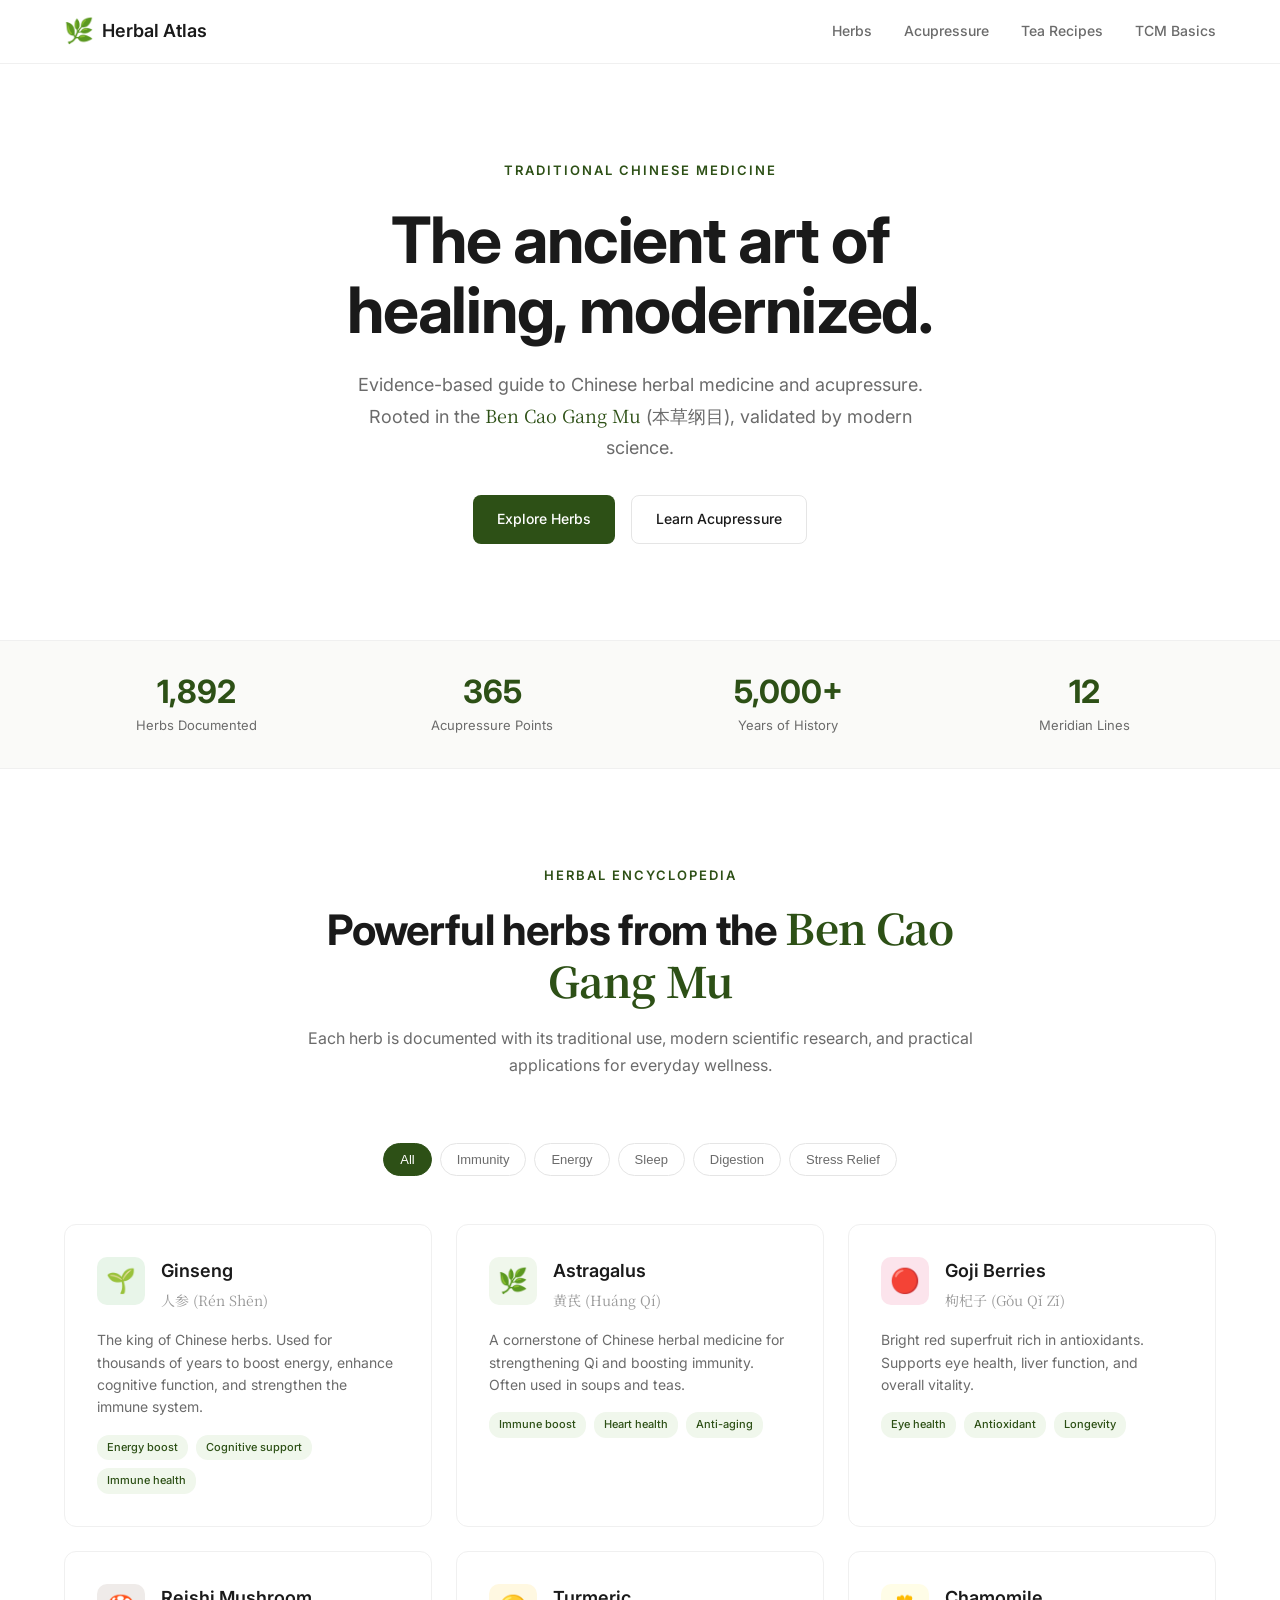
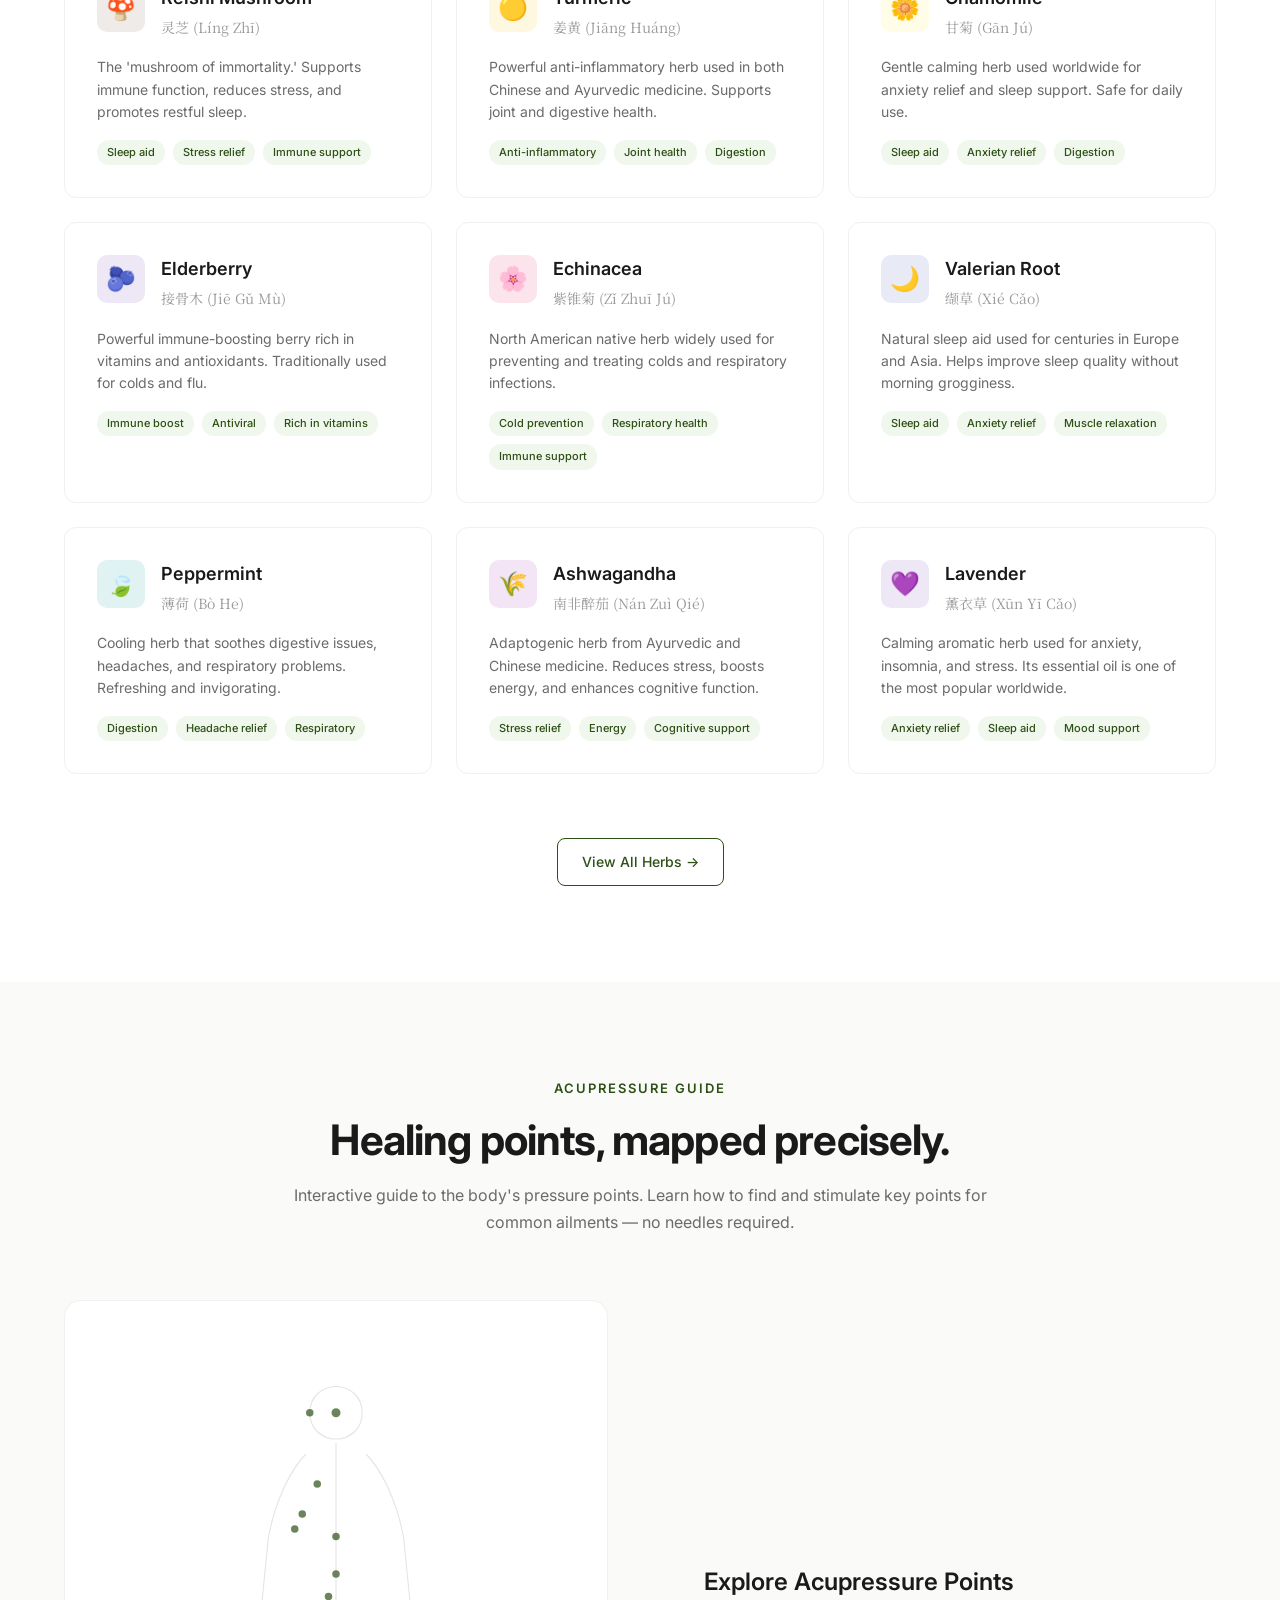
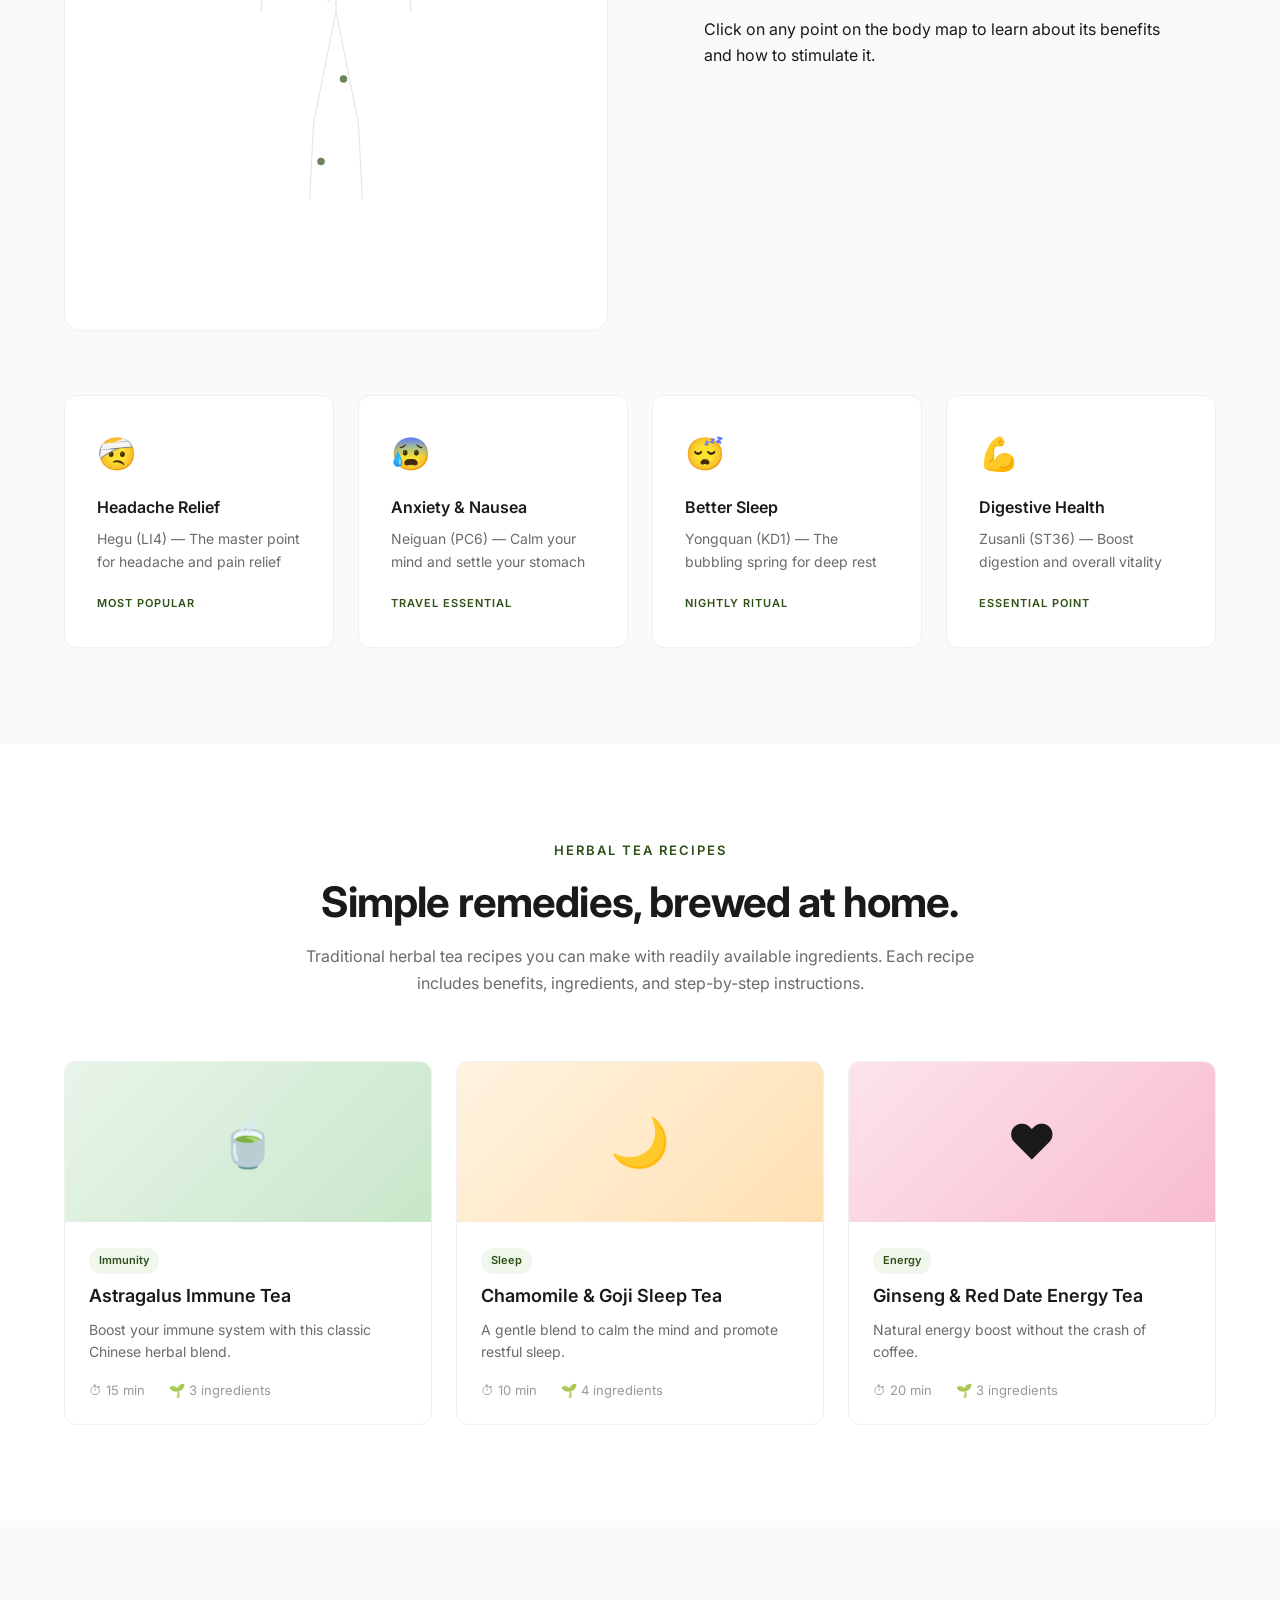
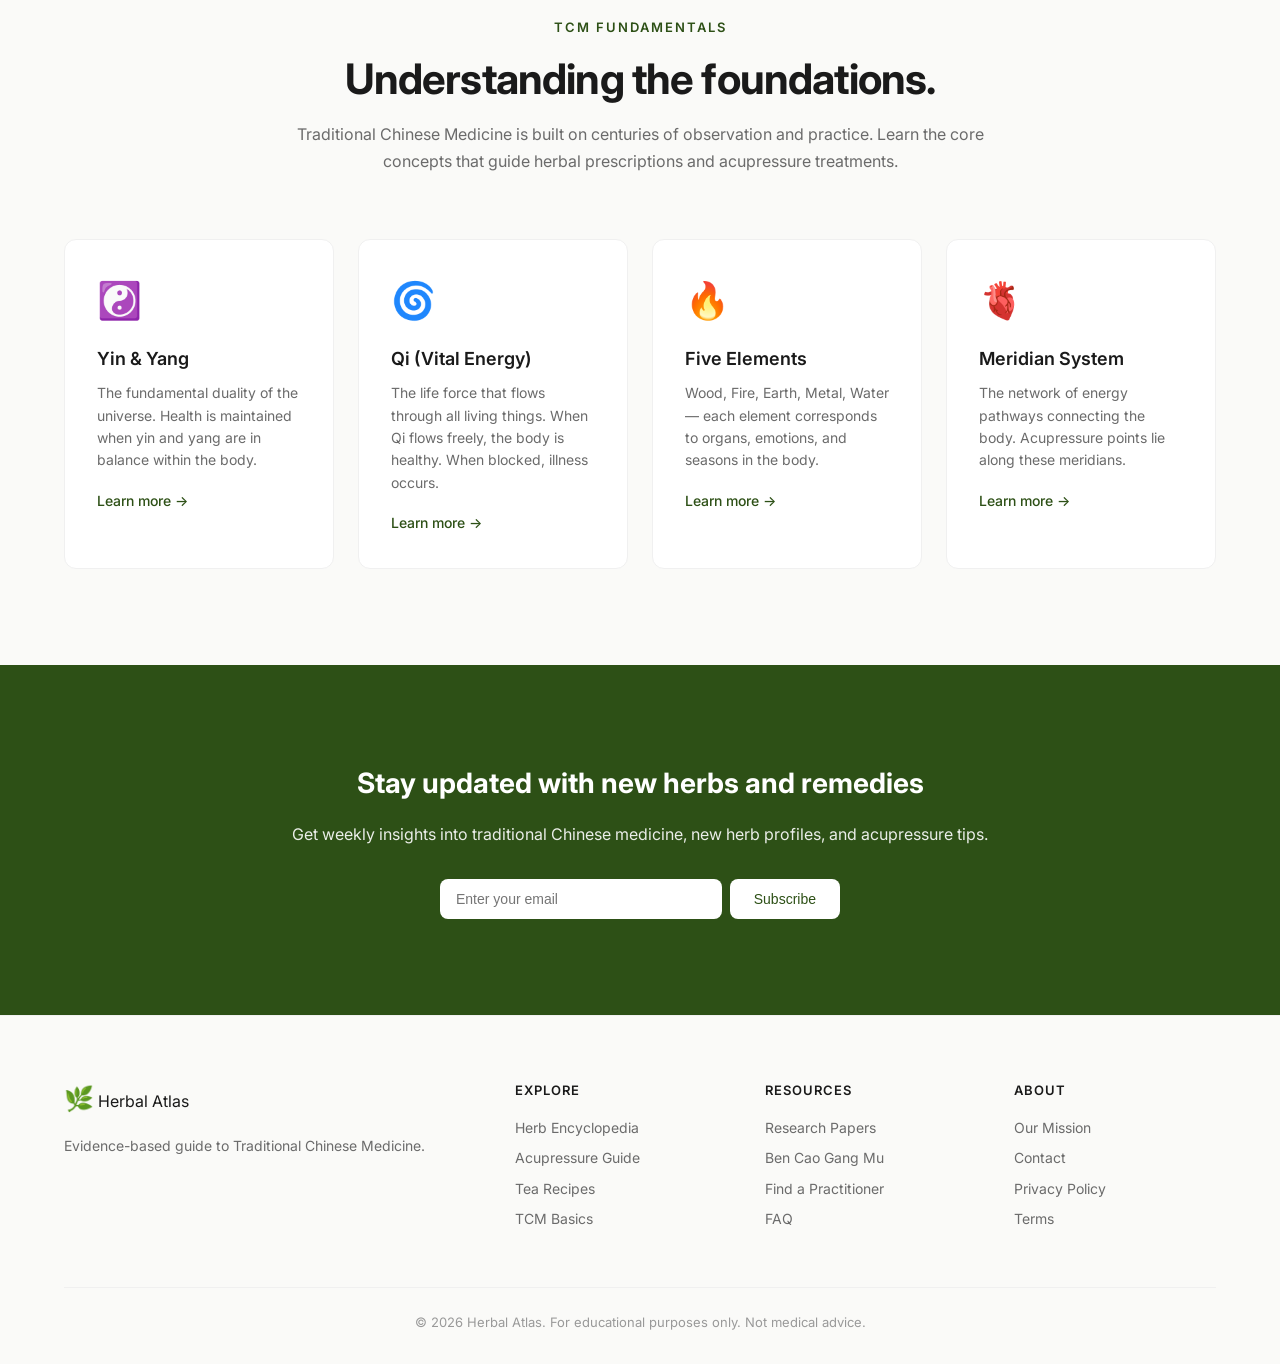
==== index.html @ b5d57776 "Initial commit: Herbal Atlas website" ====
<!DOCTYPE html>
<html lang="en">
<head>
    <meta charset="UTF-8">
    <meta name="viewport" content="width=device-width, initial-scale=1.0">
    <title>Herbal Atlas — Traditional Chinese Medicine Guide</title>
    <meta name="description" content="Evidence-based guide to Chinese herbal medicine and acupressure points. Learn about authentic herbs, their benefits, and natural healing practices from the Compendium of Materia Medica.">
    <meta name="keywords" content="Chinese herbs, traditional Chinese medicine, acupressure, herbal remedies, 本草纲目, TCM, natural healing">
    <link rel="stylesheet" href="src/css/style.css">
    <link rel="preconnect" href="https://fonts.googleapis.com">
    <link rel="preconnect" href="https://fonts.gstatic.com" crossorigin>
    <link href="https://fonts.googleapis.com/css2?family=Inter:wght@300;400;500;600;700&family=Noto+Serif+SC:wght@400;600&display=swap" rel="stylesheet">
</head>
<body>
    <!-- Navigation -->
    <nav class="nav">
        <div class="nav-inner">
            <a href="/" class="nav-logo">
                <span class="logo-icon">🌿</span>
                <span class="logo-text">Herbal Atlas</span>
            </a>
            <div class="nav-links">
                <a href="#herbs">Herbs</a>
                <a href="#acupressure">Acupressure</a>
                <a href="#teas">Tea Recipes</a>
                <a href="#basics">TCM Basics</a>
            </div>
            <button class="nav-toggle" aria-label="Toggle menu">
                <span></span><span></span><span></span>
            </button>
        </div>
    </nav>

    <!-- Hero Section -->
    <header class="hero">
        <div class="container">
            <p class="hero-label">Traditional Chinese Medicine</p>
            <h1 class="hero-title">The ancient art of<br>healing, modernized.</h1>
            <p class="hero-subtitle">
                Evidence-based guide to Chinese herbal medicine and acupressure.
                Rooted in the <em>Ben Cao Gang Mu</em> (本草纲目), validated by modern science.
            </p>
            <div class="hero-actions">
                <a href="#herbs" class="btn btn-primary">Explore Herbs</a>
                <a href="#acupressure" class="btn btn-secondary">Learn Acupressure</a>
            </div>
        </div>
    </header>

    <!-- Stats Bar -->
    <section class="stats-bar">
        <div class="container">
            <div class="stats-grid">
                <div class="stat">
                    <span class="stat-number">1,892</span>
                    <span class="stat-label">Herbs Documented</span>
                </div>
                <div class="stat">
                    <span class="stat-number">365</span>
                    <span class="stat-label">Acupressure Points</span>
                </div>
                <div class="stat">
                    <span class="stat-number">5,000+</span>
                    <span class="stat-label">Years of History</span>
                </div>
                <div class="stat">
                    <span class="stat-number">12</span>
                    <span class="stat-label">Meridian Lines</span>
                </div>
            </div>
        </div>
    </section>

    <!-- Featured Herbs Section -->
    <section id="herbs" class="section">
        <div class="container">
            <div class="section-header">
                <p class="section-label">Herbal Encyclopedia</p>
                <h2 class="section-title">Powerful herbs from the <em>Ben Cao Gang Mu</em></h2>
                <p class="section-desc">
                    Each herb is documented with its traditional use, modern scientific research,
                    and practical applications for everyday wellness.
                </p>
            </div>

            <!-- Herb Filter -->
            <div class="filter-bar">
                <button class="filter-btn active" data-filter="all">All</button>
                <button class="filter-btn" data-filter="immunity">Immunity</button>
                <button class="filter-btn" data-filter="energy">Energy</button>
                <button class="filter-btn" data-filter="sleep">Sleep</button>
                <button class="filter-btn" data-filter="digestion">Digestion</button>
                <button class="filter-btn" data-filter="stress">Stress Relief</button>
            </div>

            <!-- Herbs Grid -->
            <div class="herbs-grid" id="herbs-grid">
                <!-- Herbs will be loaded dynamically -->
            </div>

            <div class="section-footer">
                <a href="#" class="btn btn-outline">View All Herbs →</a>
            </div>
        </div>
    </section>

    <!-- Acupressure Section -->
    <section id="acupressure" class="section section-alt">
        <div class="container">
            <div class="section-header">
                <p class="section-label">Acupressure Guide</p>
                <h2 class="section-title">Healing points, mapped precisely.</h2>
                <p class="section-desc">
                    Interactive guide to the body's pressure points. Learn how to find and stimulate
                    key points for common ailments — no needles required.
                </p>
            </div>

            <!-- Body Map -->
            <div class="body-map-container">
                <div class="body-map">
                    <svg viewBox="0 0 400 700" class="body-svg">
                        <!-- Human body outline -->
                        <path class="body-outline" d="M200,50 C220,50 235,65 235,85 C235,105 220,120 200,120 C180,120 165,105 165,85 C165,65 180,50 200,50 Z M200,125 L200,130 M160,140 C140,160 120,200 110,250 L100,350 M240,140 C260,160 280,200 290,250 L300,350 M200,130 L200,350 M200,350 L170,500 M200,350 L230,500 M170,500 L165,600 M230,500 L235,600" fill="none" stroke="currentColor" stroke-width="2"/>
                        <!-- Acupressure points -->
                        <circle class="point" cx="200" cy="85" r="6" data-point="yintang" data-name="Yintang (印堂)" data-benefit="Calm mind, relieve headache"/>
                        <circle class="point" cx="165" cy="85" r="5" data-point="taiyang" data-name="Taiyang (太阳)" data-benefit="Relieve headache, eye strain"/>
                        <circle class="point" cx="175" cy="180" r="5" data-point="lung1" data-name="Zhongfu (中府)" data-benefit="Improve breathing, boost immunity"/>
                        <circle class="point" cx="155" cy="220" r="5" data-point="pc6" data-name="Neiguan (内关)" data-benefit="Relieve nausea, calm anxiety"/>
                        <circle class="point" cx="145" cy="240" r="5" data-point="li4" data-name="Hegu (合谷)" data-benefit="Relieve headache, pain relief"/>
                        <circle class="point" cx="200" cy="250" r="5" data-point="ren17" data-name="Shanzhong (膻中)" data-benefit="Improve breathing, emotional balance"/>
                        <circle class="point" cx="200" cy="300" r="5" data-point="ren6" data-name="Qihai (气海)" data-benefit="Boost energy, strengthen core"/>
                        <circle class="point" cx="190" cy="330" r="5" data-point="st36" data-name="Zusanli (足三里)" data-benefit="Digestive health, energy boost"/>
                        <circle class="point" cx="180" cy="550" r="5" data-point="kd1" data-name="Yongquan (涌泉)" data-benefit="Better sleep, relieve fatigue"/>
                        <circle class="point" cx="210" cy="440" r="5" data-point="sp6" data-name="Sanyinjiao (三阴交)" data-benefit="Women's health, sleep aid"/>
                    </svg>
                </div>
                <div class="point-info" id="point-info">
                    <div class="point-info-default">
                        <h3>Explore Acupressure Points</h3>
                        <p>Click on any point on the body map to learn about its benefits and how to stimulate it.</p>
                    </div>
                    <div class="point-info-detail" style="display:none;">
                        <h3 id="point-name"></h3>
                        <p class="point-benefit" id="point-benefit"></p>
                        <div class="point-instructions" id="point-instructions"></div>
                    </div>
                </div>
            </div>

            <!-- Popular Points -->
            <div class="points-grid">
                <div class="point-card" data-point="li4">
                    <div class="point-card-icon">🤕</div>
                    <h4>Headache Relief</h4>
                    <p>Hegu (LI4) — The master point for headache and pain relief</p>
                    <span class="point-card-tag">Most Popular</span>
                </div>
                <div class="point-card" data-point="pc6">
                    <div class="point-card-icon">😰</div>
                    <h4>Anxiety & Nausea</h4>
                    <p>Neiguan (PC6) — Calm your mind and settle your stomach</p>
                    <span class="point-card-tag">Travel Essential</span>
                </div>
                <div class="point-card" data-point="kd1">
                    <div class="point-card-icon">😴</div>
                    <h4>Better Sleep</h4>
                    <p>Yongquan (KD1) — The bubbling spring for deep rest</p>
                    <span class="point-card-tag">Nightly Ritual</span>
                </div>
                <div class="point-card" data-point="st36">
                    <div class="point-card-icon">💪</div>
                    <h4>Digestive Health</h4>
                    <p>Zusanli (ST36) — Boost digestion and overall vitality</p>
                    <span class="point-card-tag">Essential Point</span>
                </div>
            </div>
        </div>
    </section>

    <!-- Tea Recipes Section -->
    <section id="teas" class="section">
        <div class="container">
            <div class="section-header">
                <p class="section-label">Herbal Tea Recipes</p>
                <h2 class="section-title">Simple remedies, brewed at home.</h2>
                <p class="section-desc">
                    Traditional herbal tea recipes you can make with readily available ingredients.
                    Each recipe includes benefits, ingredients, and step-by-step instructions.
                </p>
            </div>

            <div class="teas-grid">
                <article class="tea-card">
                    <div class="tea-card-img" style="background: linear-gradient(135deg, #e8f5e9, #c8e6c9);">
                        <span class="tea-emoji">🍵</span>
                    </div>
                    <div class="tea-card-body">
                        <span class="tea-tag">Immunity</span>
                        <h4>Astragalus Immune Tea</h4>
                        <p>Boost your immune system with this classic Chinese herbal blend.</p>
                        <div class="tea-meta">
                            <span>⏱ 15 min</span>
                            <span>🌱 3 ingredients</span>
                        </div>
                    </div>
                </article>

                <article class="tea-card">
                    <div class="tea-card-img" style="background: linear-gradient(135deg, #fff3e0, #ffe0b2);">
                        <span class="tea-emoji">🌙</span>
                    </div>
                    <div class="tea-card-body">
                        <span class="tea-tag">Sleep</span>
                        <h4>Chamomile & Goji Sleep Tea</h4>
                        <p>A gentle blend to calm the mind and promote restful sleep.</p>
                        <div class="tea-meta">
                            <span>⏱ 10 min</span>
                            <span>🌱 4 ingredients</span>
                        </div>
                    </div>
                </article>

                <article class="tea-card">
                    <div class="tea-card-img" style="background: linear-gradient(135deg, #fce4ec, #f8bbd0);">
                        <span class="tea-emoji">❤️</span>
                    </div>
                    <div class="tea-card-body">
                        <span class="tea-tag">Energy</span>
                        <h4>Ginseng & Red Date Energy Tea</h4>
                        <p>Natural energy boost without the crash of coffee.</p>
                        <div class="tea-meta">
                            <span>⏱ 20 min</span>
                            <span>🌱 3 ingredients</span>
                        </div>
                    </div>
                </article>
            </div>
        </div>
    </section>

    <!-- TCM Basics Section -->
    <section id="basics" class="section section-alt">
        <div class="container">
            <div class="section-header">
                <p class="section-label">TCM Fundamentals</p>
                <h2 class="section-title">Understanding the foundations.</h2>
                <p class="section-desc">
                    Traditional Chinese Medicine is built on centuries of observation and practice.
                    Learn the core concepts that guide herbal prescriptions and acupressure treatments.
                </p>
            </div>

            <div class="basics-grid">
                <div class="basic-card">
                    <div class="basic-icon">☯️</div>
                    <h4>Yin & Yang</h4>
                    <p>The fundamental duality of the universe. Health is maintained when yin and yang are in balance within the body.</p>
                    <a href="#" class="basic-link">Learn more →</a>
                </div>
                <div class="basic-card">
                    <div class="basic-icon">🌀</div>
                    <h4>Qi (Vital Energy)</h4>
                    <p>The life force that flows through all living things. When Qi flows freely, the body is healthy. When blocked, illness occurs.</p>
                    <a href="#" class="basic-link">Learn more →</a>
                </div>
                <div class="basic-card">
                    <div class="basic-icon">🔥</div>
                    <h4>Five Elements</h4>
                    <p>Wood, Fire, Earth, Metal, Water — each element corresponds to organs, emotions, and seasons in the body.</p>
                    <a href="#" class="basic-link">Learn more →</a>
                </div>
                <div class="basic-card">
                    <div class="basic-icon">🫀</div>
                    <h4>Meridian System</h4>
                    <p>The network of energy pathways connecting the body. Acupressure points lie along these meridians.</p>
                    <a href="#" class="basic-link">Learn more →</a>
                </div>
            </div>
        </div>
    </section>

    <!-- Newsletter Section -->
    <section class="newsletter-section">
        <div class="container">
            <div class="newsletter-content">
                <h2>Stay updated with new herbs and remedies</h2>
                <p>Get weekly insights into traditional Chinese medicine, new herb profiles, and acupressure tips.</p>
                <form class="newsletter-form">
                    <input type="email" placeholder="Enter your email" required>
                    <button type="submit" class="btn btn-primary">Subscribe</button>
                </form>
            </div>
        </div>
    </section>

    <!-- Footer -->
    <footer class="footer">
        <div class="container">
            <div class="footer-grid">
                <div class="footer-brand">
                    <span class="logo-icon">🌿</span>
                    <span class="logo-text">Herbal Atlas</span>
                    <p>Evidence-based guide to Traditional Chinese Medicine.</p>
                </div>
                <div class="footer-links">
                    <h5>Explore</h5>
                    <a href="#herbs">Herb Encyclopedia</a>
                    <a href="#acupressure">Acupressure Guide</a>
                    <a href="#teas">Tea Recipes</a>
                    <a href="#basics">TCM Basics</a>
                </div>
                <div class="footer-links">
                    <h5>Resources</h5>
                    <a href="#">Research Papers</a>
                    <a href="#">Ben Cao Gang Mu</a>
                    <a href="#">Find a Practitioner</a>
                    <a href="#">FAQ</a>
                </div>
                <div class="footer-links">
                    <h5>About</h5>
                    <a href="#">Our Mission</a>
                    <a href="#">Contact</a>
                    <a href="#">Privacy Policy</a>
                    <a href="#">Terms</a>
                </div>
            </div>
            <div class="footer-bottom">
                <p>© 2026 Herbal Atlas. For educational purposes only. Not medical advice.</p>
            </div>
        </div>
    </footer>

    <script src="src/js/main.js"></script>
</body>
</html>
---- src/css/style.css ----
/* ============================================
   Herbal Atlas — Style System
   Inspired by anthropic.com/research
   ============================================ */

/* Reset & Base */
*, *::before, *::after {
    margin: 0;
    padding: 0;
    box-sizing: border-box;
}

:root {
    /* Colors */
    --color-primary: #2d5016;
    --color-primary-light: #4a7c28;
    --color-primary-bg: #f0f7ec;
    --color-accent: #c41e3a;
    --color-text: #1a1a1a;
    --color-text-secondary: #6b6b6b;
    --color-text-tertiary: #999;
    --color-bg: #ffffff;
    --color-bg-alt: #fafaf8;
    --color-border: #e5e5e5;
    --color-border-light: #f0f0f0;

    /* Typography */
    --font-sans: 'Inter', -apple-system, BlinkMacSystemFont, 'Segoe UI', sans-serif;
    --font-serif: 'Noto Serif SC', Georgia, serif;

    /* Spacing */
    --space-xs: 4px;
    --space-sm: 8px;
    --space-md: 16px;
    --space-lg: 24px;
    --space-xl: 32px;
    --space-2xl: 48px;
    --space-3xl: 64px;
    --space-4xl: 96px;

    /* Layout */
    --max-width: 1200px;
    --nav-height: 64px;

    /* Transitions */
    --transition: 0.2s ease;
}

html {
    scroll-behavior: smooth;
    -webkit-font-smoothing: antialiased;
    -moz-osx-font-smoothing: grayscale;
}

body {
    font-family: var(--font-sans);
    color: var(--color-text);
    background: var(--color-bg);
    line-height: 1.6;
}

.container {
    max-width: var(--max-width);
    margin: 0 auto;
    padding: 0 var(--space-lg);
}

/* ============================================
   Navigation
   ============================================ */
.nav {
    position: fixed;
    top: 0;
    left: 0;
    right: 0;
    height: var(--nav-height);
    background: rgba(255, 255, 255, 0.95);
    backdrop-filter: blur(10px);
    border-bottom: 1px solid var(--color-border-light);
    z-index: 1000;
}

.nav-inner {
    max-width: var(--max-width);
    margin: 0 auto;
    padding: 0 var(--space-lg);
    height: 100%;
    display: flex;
    align-items: center;
    justify-content: space-between;
}

.nav-logo {
    display: flex;
    align-items: center;
    gap: var(--space-sm);
    text-decoration: none;
    color: var(--color-text);
    font-weight: 600;
    font-size: 18px;
}

.logo-icon {
    font-size: 24px;
}

.nav-links {
    display: flex;
    gap: var(--space-xl);
}

.nav-links a {
    text-decoration: none;
    color: var(--color-text-secondary);
    font-size: 14px;
    font-weight: 500;
    transition: color var(--transition);
}

.nav-links a:hover {
    color: var(--color-text);
}

.nav-toggle {
    display: none;
    flex-direction: column;
    gap: 5px;
    background: none;
    border: none;
    cursor: pointer;
    padding: var(--space-sm);
}

.nav-toggle span {
    width: 20px;
    height: 2px;
    background: var(--color-text);
    transition: var(--transition);
}

/* ============================================
   Hero Section
   ============================================ */
.hero {
    padding-top: calc(var(--nav-height) + var(--space-4xl));
    padding-bottom: var(--space-4xl);
    text-align: center;
}

.hero-label {
    font-size: 13px;
    font-weight: 600;
    letter-spacing: 2px;
    text-transform: uppercase;
    color: var(--color-primary);
    margin-bottom: var(--space-lg);
}

.hero-title {
    font-size: clamp(36px, 6vw, 64px);
    font-weight: 700;
    line-height: 1.1;
    letter-spacing: -0.02em;
    margin-bottom: var(--space-lg);
    color: var(--color-text);
}

.hero-subtitle {
    font-size: 18px;
    color: var(--color-text-secondary);
    max-width: 600px;
    margin: 0 auto var(--space-xl);
    line-height: 1.7;
}

.hero-subtitle em {
    font-family: var(--font-serif);
    font-style: normal;
    color: var(--color-primary);
}

.hero-actions {
    display: flex;
    gap: var(--space-md);
    justify-content: center;
    flex-wrap: wrap;
}

/* Buttons */
.btn {
    display: inline-flex;
    align-items: center;
    padding: 12px 24px;
    border-radius: 8px;
    font-size: 14px;
    font-weight: 500;
    text-decoration: none;
    transition: all var(--transition);
    cursor: pointer;
    border: none;
}

.btn-primary {
    background: var(--color-primary);
    color: white;
}

.btn-primary:hover {
    background: var(--color-primary-light);
    transform: translateY(-1px);
}

.btn-secondary {
    background: var(--color-bg);
    color: var(--color-text);
    border: 1px solid var(--color-border);
}

.btn-secondary:hover {
    background: var(--color-bg-alt);
    border-color: var(--color-text-tertiary);
}

.btn-outline {
    background: transparent;
    color: var(--color-primary);
    border: 1px solid var(--color-primary);
}

.btn-outline:hover {
    background: var(--color-primary-bg);
}

/* ============================================
   Stats Bar
   ============================================ */
.stats-bar {
    background: var(--color-bg-alt);
    border-top: 1px solid var(--color-border-light);
    border-bottom: 1px solid var(--color-border-light);
    padding: var(--space-xl) 0;
}

.stats-grid {
    display: grid;
    grid-template-columns: repeat(4, 1fr);
    gap: var(--space-xl);
    text-align: center;
}

.stat-number {
    display: block;
    font-size: 32px;
    font-weight: 700;
    color: var(--color-primary);
    line-height: 1.2;
}

.stat-label {
    display: block;
    font-size: 13px;
    color: var(--color-text-secondary);
    margin-top: var(--space-xs);
}

/* ============================================
   Sections
   ============================================ */
.section {
    padding: var(--space-4xl) 0;
}

.section-alt {
    background: var(--color-bg-alt);
}

.section-header {
    text-align: center;
    max-width: 700px;
    margin: 0 auto var(--space-3xl);
}

.section-label {
    font-size: 13px;
    font-weight: 600;
    letter-spacing: 2px;
    text-transform: uppercase;
    color: var(--color-primary);
    margin-bottom: var(--space-md);
}

.section-title {
    font-size: clamp(28px, 4vw, 42px);
    font-weight: 700;
    line-height: 1.2;
    letter-spacing: -0.02em;
    margin-bottom: var(--space-md);
}

.section-title em {
    font-family: var(--font-serif);
    font-style: normal;
    color: var(--color-primary);
}

.section-desc {
    font-size: 16px;
    color: var(--color-text-secondary);
    line-height: 1.7;
}

.section-footer {
    text-align: center;
    margin-top: var(--space-3xl);
}

/* ============================================
   Filter Bar
   ============================================ */
.filter-bar {
    display: flex;
    gap: var(--space-sm);
    justify-content: center;
    flex-wrap: wrap;
    margin-bottom: var(--space-2xl);
}

.filter-btn {
    padding: 8px 16px;
    border-radius: 20px;
    border: 1px solid var(--color-border);
    background: var(--color-bg);
    color: var(--color-text-secondary);
    font-size: 13px;
    font-weight: 500;
    cursor: pointer;
    transition: all var(--transition);
}

.filter-btn:hover {
    border-color: var(--color-primary);
    color: var(--color-primary);
}

.filter-btn.active {
    background: var(--color-primary);
    color: white;
    border-color: var(--color-primary);
}

/* ============================================
   Herbs Grid
   ============================================ */
.herbs-grid {
    display: grid;
    grid-template-columns: repeat(auto-fill, minmax(320px, 1fr));
    gap: var(--space-lg);
}

.herb-card {
    background: var(--color-bg);
    border: 1px solid var(--color-border-light);
    border-radius: 12px;
    padding: var(--space-xl);
    transition: all var(--transition);
    cursor: pointer;
}

.herb-card:hover {
    border-color: var(--color-primary);
    box-shadow: 0 4px 20px rgba(0, 0, 0, 0.05);
    transform: translateY(-2px);
}

.herb-card-header {
    display: flex;
    align-items: flex-start;
    gap: var(--space-md);
    margin-bottom: var(--space-md);
}

.herb-icon {
    width: 48px;
    height: 48px;
    border-radius: 10px;
    display: flex;
    align-items: center;
    justify-content: center;
    font-size: 24px;
    flex-shrink: 0;
}

.herb-card-header h3 {
    font-size: 18px;
    font-weight: 600;
    margin-bottom: 2px;
}

.herb-chinese {
    font-family: var(--font-serif);
    font-size: 14px;
    color: var(--color-text-tertiary);
}

.herb-card p {
    font-size: 14px;
    color: var(--color-text-secondary);
    line-height: 1.6;
    margin-bottom: var(--space-md);
}

.herb-tags {
    display: flex;
    gap: var(--space-sm);
    flex-wrap: wrap;
}

.herb-tag {
    padding: 4px 10px;
    border-radius: 12px;
    font-size: 11px;
    font-weight: 500;
    background: var(--color-primary-bg);
    color: var(--color-primary);
}

/* ============================================
   Body Map (Acupressure)
   ============================================ */
.body-map-container {
    display: grid;
    grid-template-columns: 1fr 1fr;
    gap: var(--space-3xl);
    align-items: center;
    margin-bottom: var(--space-3xl);
}

.body-map {
    background: var(--color-bg);
    border: 1px solid var(--color-border-light);
    border-radius: 16px;
    padding: var(--space-2xl);
    text-align: center;
}

.body-svg {
    max-width: 300px;
    margin: 0 auto;
}

.body-outline {
    stroke: var(--color-border);
    stroke-width: 1.5;
}

.point {
    fill: var(--color-primary);
    cursor: pointer;
    transition: all var(--transition);
    opacity: 0.7;
}

.point:hover {
    opacity: 1;
    r: 8;
    fill: var(--color-accent);
}

.point-info {
    padding: var(--space-xl);
}

.point-info h3 {
    font-size: 24px;
    font-weight: 600;
    margin-bottom: var(--space-md);
}

.point-benefit {
    font-size: 16px;
    color: var(--color-text-secondary);
    margin-bottom: var(--space-lg);
}

.point-instructions {
    background: var(--color-primary-bg);
    border-radius: 12px;
    padding: var(--space-lg);
    font-size: 14px;
    line-height: 1.7;
}

/* Points Grid */
.points-grid {
    display: grid;
    grid-template-columns: repeat(auto-fill, minmax(260px, 1fr));
    gap: var(--space-lg);
}

.point-card {
    background: var(--color-bg);
    border: 1px solid var(--color-border-light);
    border-radius: 12px;
    padding: var(--space-xl);
    cursor: pointer;
    transition: all var(--transition);
}

.point-card:hover {
    border-color: var(--color-primary);
    transform: translateY(-2px);
}

.point-card-icon {
    font-size: 32px;
    margin-bottom: var(--space-md);
}

.point-card h4 {
    font-size: 16px;
    font-weight: 600;
    margin-bottom: var(--space-sm);
}

.point-card p {
    font-size: 14px;
    color: var(--color-text-secondary);
    margin-bottom: var(--space-md);
}

.point-card-tag {
    font-size: 11px;
    font-weight: 600;
    color: var(--color-primary);
    text-transform: uppercase;
    letter-spacing: 1px;
}

/* ============================================
   Tea Cards
   ============================================ */
.teas-grid {
    display: grid;
    grid-template-columns: repeat(auto-fill, minmax(320px, 1fr));
    gap: var(--space-lg);
}

.tea-card {
    background: var(--color-bg);
    border: 1px solid var(--color-border-light);
    border-radius: 12px;
    overflow: hidden;
    transition: all var(--transition);
}

.tea-card:hover {
    box-shadow: 0 4px 20px rgba(0, 0, 0, 0.05);
    transform: translateY(-2px);
}

.tea-card-img {
    height: 160px;
    display: flex;
    align-items: center;
    justify-content: center;
}

.tea-emoji {
    font-size: 48px;
}

.tea-card-body {
    padding: var(--space-lg);
}

.tea-tag {
    display: inline-block;
    padding: 4px 10px;
    border-radius: 12px;
    font-size: 11px;
    font-weight: 600;
    background: var(--color-primary-bg);
    color: var(--color-primary);
    margin-bottom: var(--space-sm);
}

.tea-card h4 {
    font-size: 18px;
    font-weight: 600;
    margin-bottom: var(--space-sm);
}

.tea-card p {
    font-size: 14px;
    color: var(--color-text-secondary);
    margin-bottom: var(--space-md);
}

.tea-meta {
    display: flex;
    gap: var(--space-lg);
    font-size: 13px;
    color: var(--color-text-tertiary);
}

/* ============================================
   TCM Basics
   ============================================ */
.basics-grid {
    display: grid;
    grid-template-columns: repeat(auto-fill, minmax(260px, 1fr));
    gap: var(--space-lg);
}

.basic-card {
    background: var(--color-bg);
    border: 1px solid var(--color-border-light);
    border-radius: 12px;
    padding: var(--space-xl);
    transition: all var(--transition);
}

.basic-card:hover {
    border-color: var(--color-primary);
    transform: translateY(-2px);
}

.basic-icon {
    font-size: 36px;
    margin-bottom: var(--space-md);
}

.basic-card h4 {
    font-size: 18px;
    font-weight: 600;
    margin-bottom: var(--space-sm);
}

.basic-card p {
    font-size: 14px;
    color: var(--color-text-secondary);
    line-height: 1.6;
    margin-bottom: var(--space-md);
}

.basic-link {
    font-size: 14px;
    font-weight: 500;
    color: var(--color-primary);
    text-decoration: none;
}

.basic-link:hover {
    text-decoration: underline;
}

/* ============================================
   Newsletter
   ============================================ */
.newsletter-section {
    padding: var(--space-4xl) 0;
    background: var(--color-primary);
    color: white;
    text-align: center;
}

.newsletter-content h2 {
    font-size: 28px;
    font-weight: 700;
    margin-bottom: var(--space-md);
}

.newsletter-content p {
    font-size: 16px;
    opacity: 0.9;
    margin-bottom: var(--space-xl);
}

.newsletter-form {
    display: flex;
    gap: var(--space-sm);
    max-width: 400px;
    margin: 0 auto;
}

.newsletter-form input {
    flex: 1;
    padding: 12px 16px;
    border: none;
    border-radius: 8px;
    font-size: 14px;
    outline: none;
}

.newsletter-form .btn {
    background: white;
    color: var(--color-primary);
}

.newsletter-form .btn:hover {
    background: var(--color-bg-alt);
}

/* ============================================
   Footer
   ============================================ */
.footer {
    background: var(--color-bg-alt);
    border-top: 1px solid var(--color-border-light);
    padding: var(--space-3xl) 0 var(--space-xl);
}

.footer-grid {
    display: grid;
    grid-template-columns: 2fr 1fr 1fr 1fr;
    gap: var(--space-2xl);
    margin-bottom: var(--space-2xl);
}

.footer-brand p {
    font-size: 14px;
    color: var(--color-text-secondary);
    margin-top: var(--space-md);
}

.footer-links h5 {
    font-size: 13px;
    font-weight: 600;
    text-transform: uppercase;
    letter-spacing: 1px;
    margin-bottom: var(--space-md);
    color: var(--color-text);
}

.footer-links a {
    display: block;
    font-size: 14px;
    color: var(--color-text-secondary);
    text-decoration: none;
    margin-bottom: var(--space-sm);
    transition: color var(--transition);
}

.footer-links a:hover {
    color: var(--color-primary);
}

.footer-bottom {
    border-top: 1px solid var(--color-border-light);
    padding-top: var(--space-lg);
    text-align: center;
}

.footer-bottom p {
    font-size: 13px;
    color: var(--color-text-tertiary);
}

/* ============================================
   Responsive
   ============================================ */
@media (max-width: 768px) {
    .nav-links {
        display: none;
        position: absolute;
        top: var(--nav-height);
        left: 0;
        right: 0;
        background: white;
        flex-direction: column;
        padding: var(--space-lg);
        border-bottom: 1px solid var(--color-border);
    }

    .nav-links.active {
        display: flex;
    }

    .nav-toggle {
        display: flex;
    }

    .stats-grid {
        grid-template-columns: repeat(2, 1fr);
    }

    .body-map-container {
        grid-template-columns: 1fr;
    }

    .footer-grid {
        grid-template-columns: 1fr 1fr;
        gap: var(--space-xl);
    }

    .newsletter-form {
        flex-direction: column;
    }
}

@media (max-width: 480px) {
    .hero-title {
        font-size: 28px;
    }

    .herbs-grid,
    .teas-grid {
        grid-template-columns: 1fr;
    }

    .footer-grid {
        grid-template-columns: 1fr;
    }
}
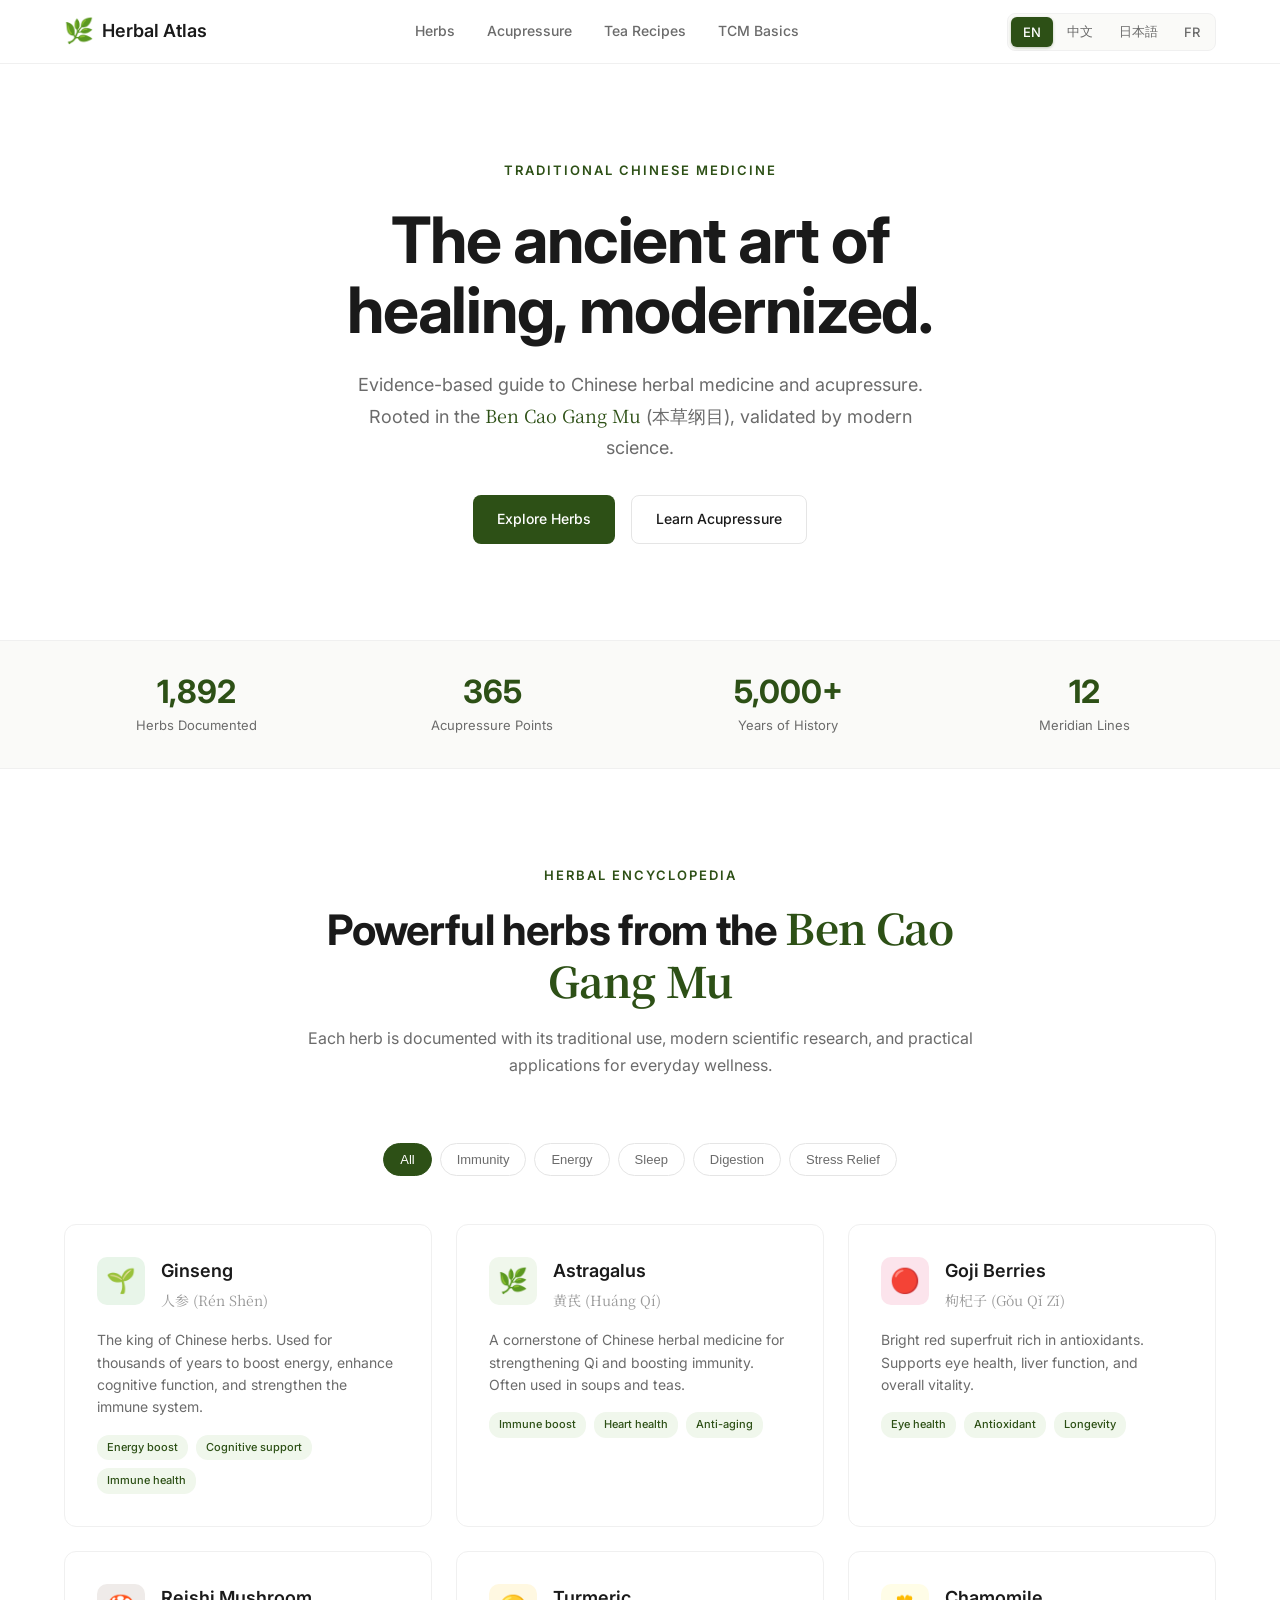
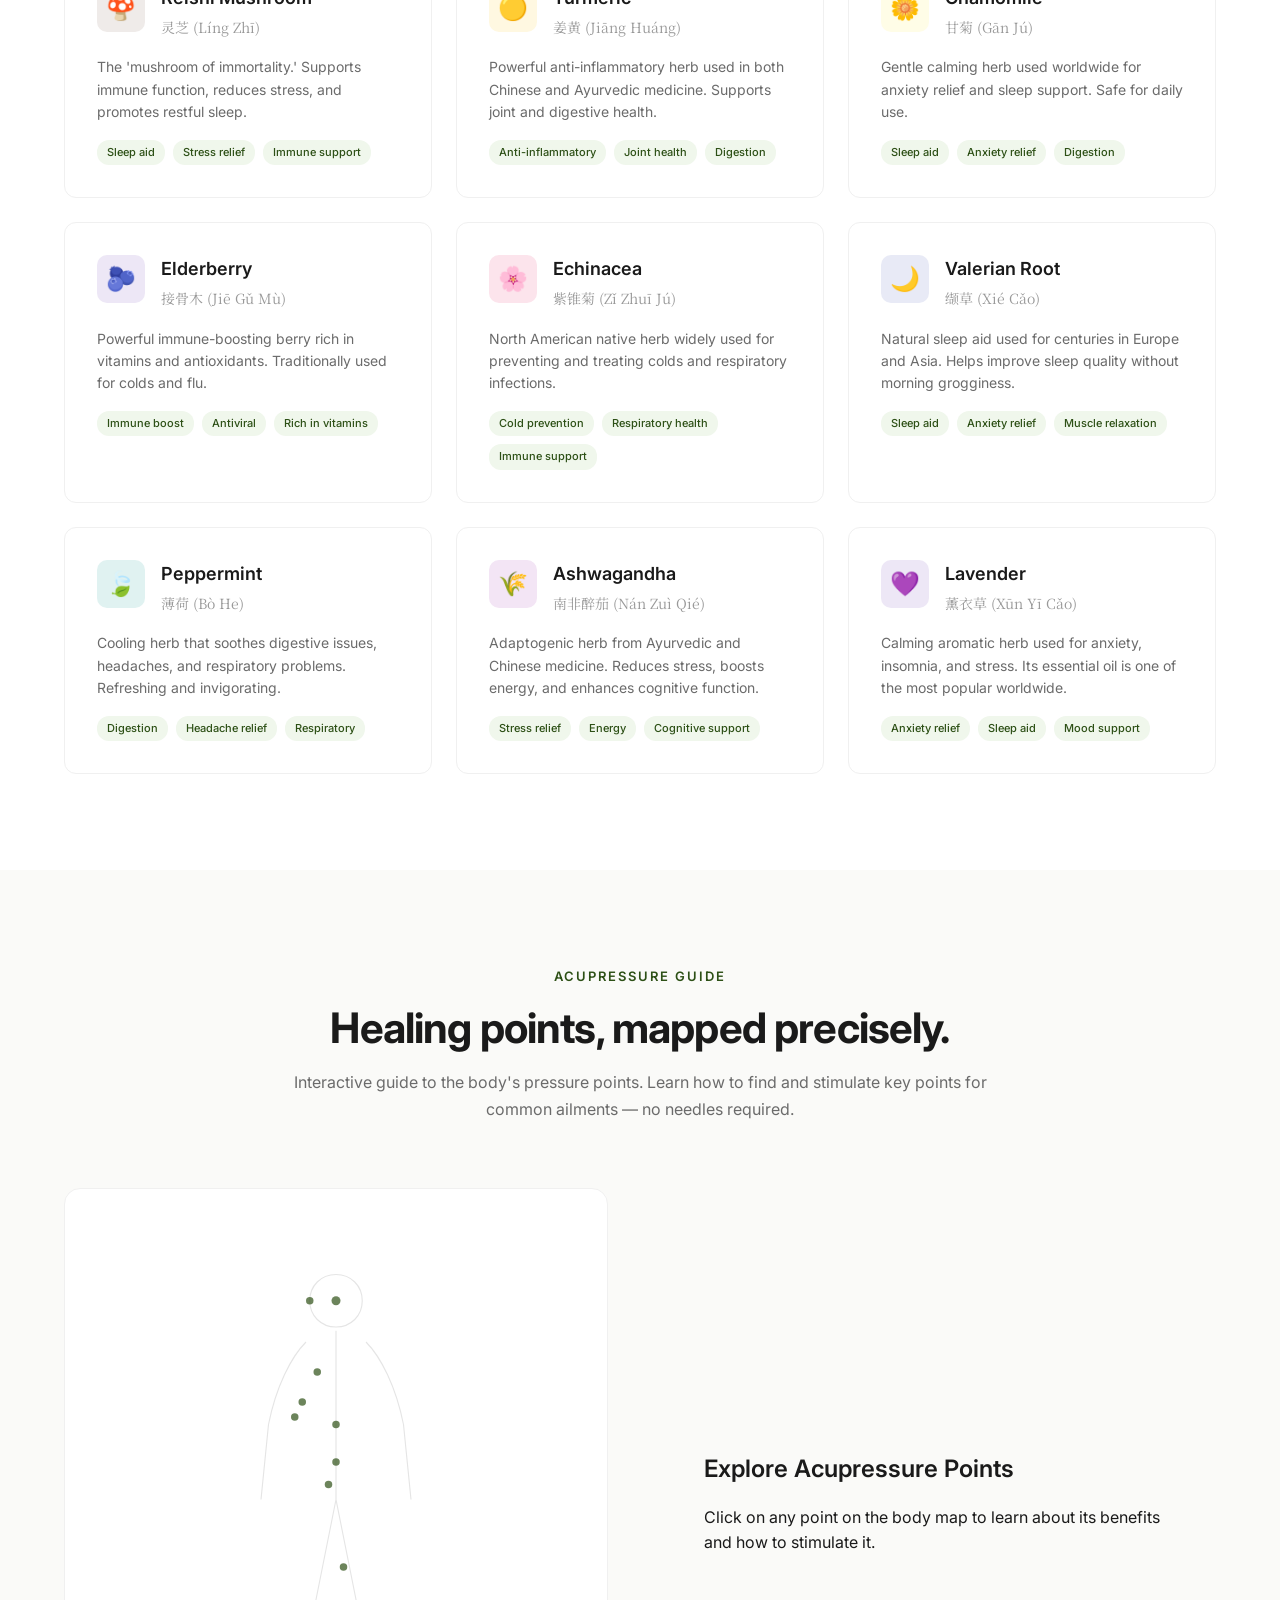
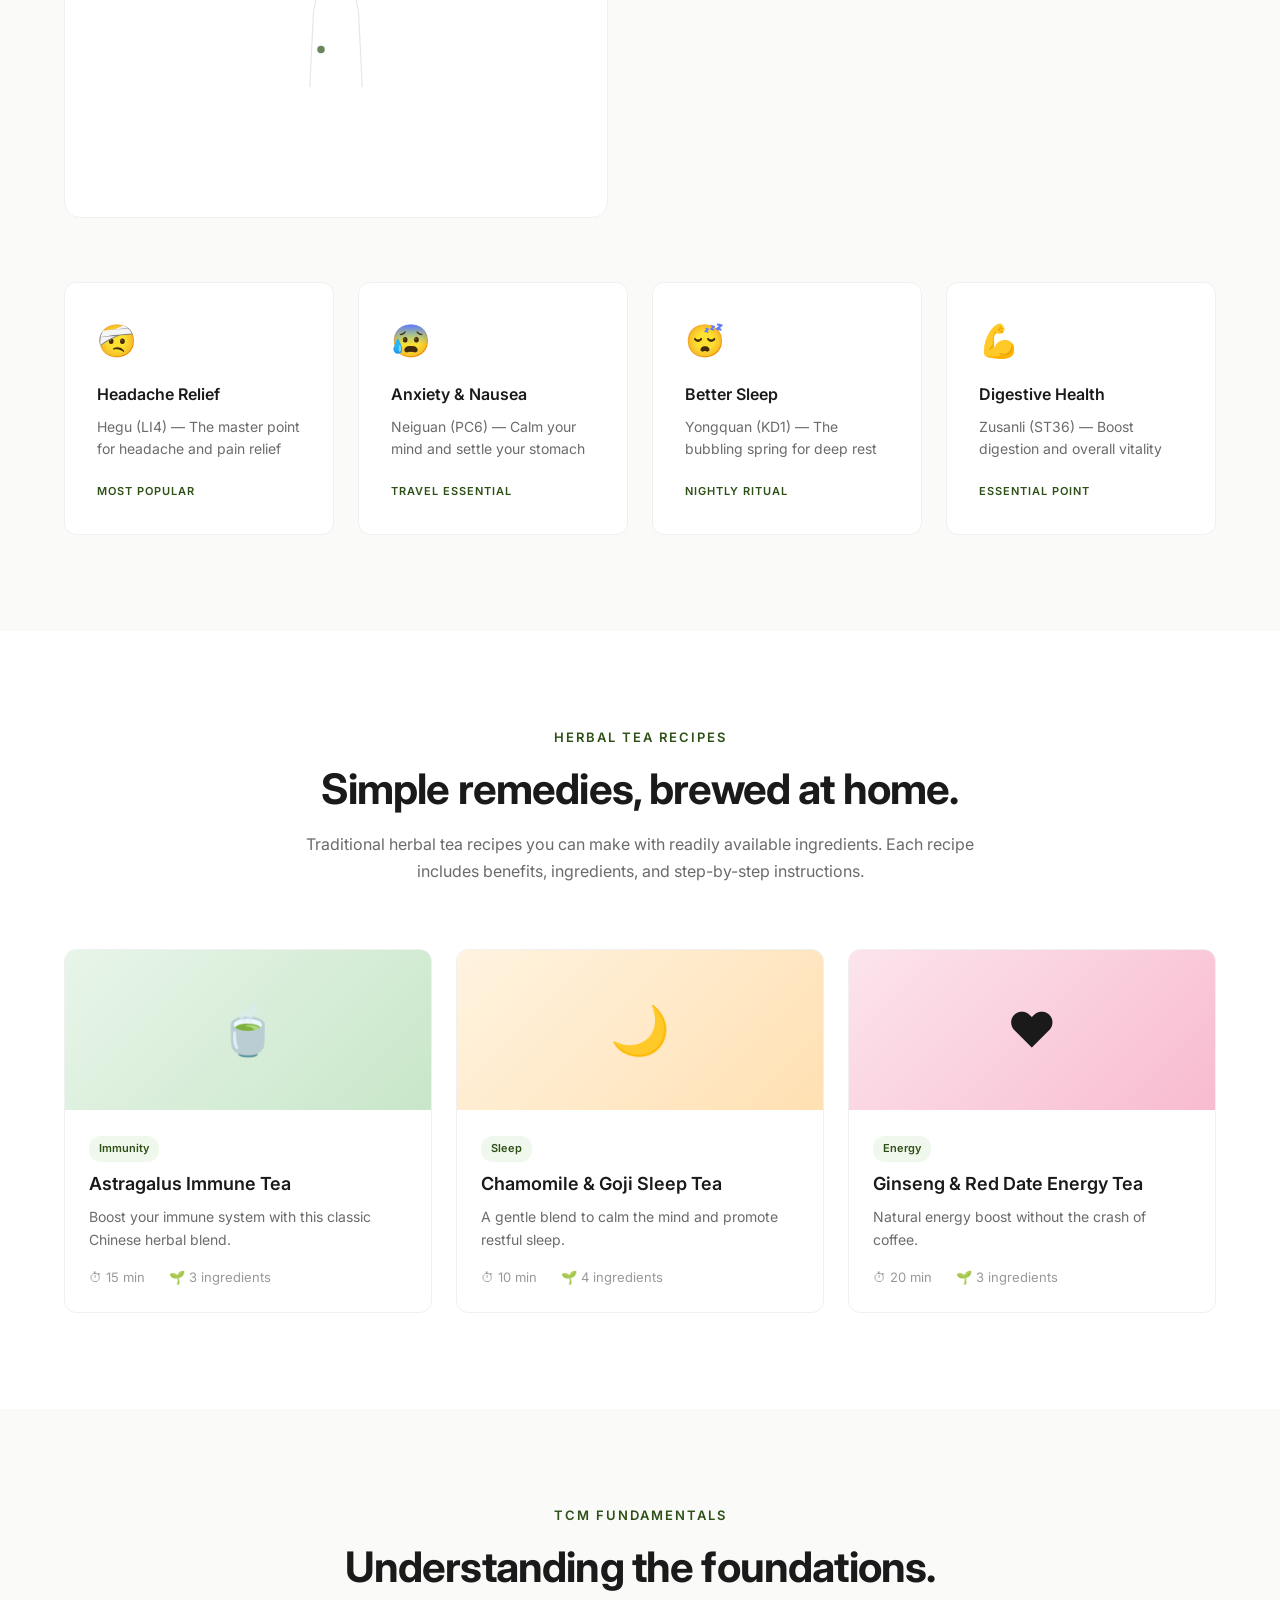
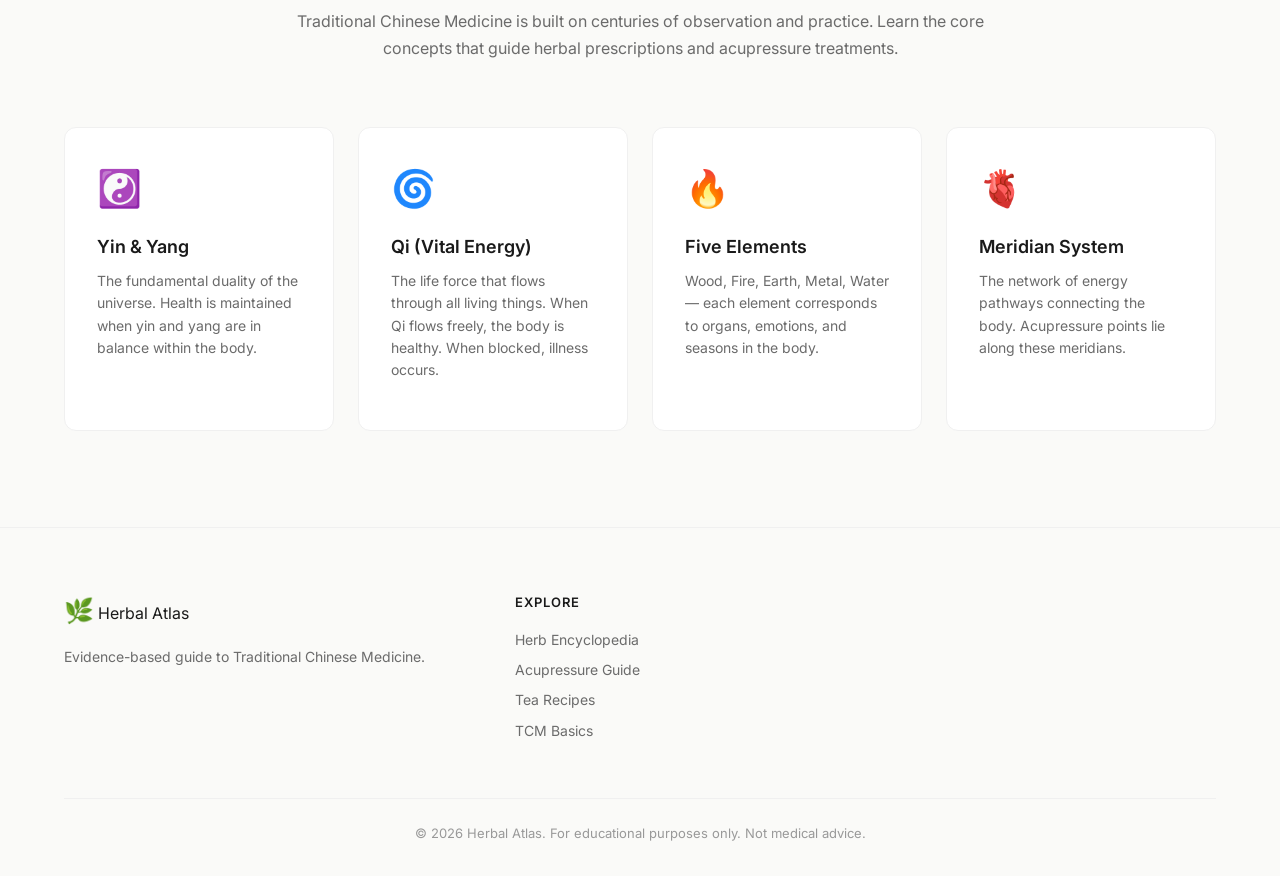
==== commit 49902e68: "添加多语言支持（中/英/日/法）和UI优化" ====
--- a/index.html
+++ b/index.html
@@ -15,34 +15,43 @@
     <!-- Navigation -->
     <nav class="nav">
         <div class="nav-inner">
-            <a href="/" class="nav-logo">
+            <a href="#" class="nav-logo" onclick="window.scrollTo({top:0,behavior:'smooth'});return false;">
                 <span class="logo-icon">🌿</span>
                 <span class="logo-text">Herbal Atlas</span>
             </a>
             <div class="nav-links">
-                <a href="#herbs">Herbs</a>
-                <a href="#acupressure">Acupressure</a>
-                <a href="#teas">Tea Recipes</a>
-                <a href="#basics">TCM Basics</a>
-            </div>
-            <button class="nav-toggle" aria-label="Toggle menu">
-                <span></span><span></span><span></span>
-            </button>
+                <a href="#herbs" data-i18n="nav.herbs">Herbs</a>
+                <a href="#acupressure" data-i18n="nav.acupressure">Acupressure</a>
+                <a href="#teas" data-i18n="nav.teas">Tea Recipes</a>
+                <a href="#basics" data-i18n="nav.basics">TCM Basics</a>
+            </div>
+            <div class="nav-right">
+                <!-- Language Switcher -->
+                <div class="lang-switcher">
+                    <button class="lang-btn active" data-lang="en">EN</button>
+                    <button class="lang-btn" data-lang="zh">中文</button>
+                    <button class="lang-btn" data-lang="ja">日本語</button>
+                    <button class="lang-btn" data-lang="fr">FR</button>
+                </div>
+                <button class="nav-toggle" aria-label="Toggle menu">
+                    <span></span><span></span><span></span>
+                </button>
+            </div>
         </div>
     </nav>
 
     <!-- Hero Section -->
     <header class="hero">
         <div class="container">
-            <p class="hero-label">Traditional Chinese Medicine</p>
-            <h1 class="hero-title">The ancient art of<br>healing, modernized.</h1>
-            <p class="hero-subtitle">
+            <p class="hero-label" data-i18n="hero.label">Traditional Chinese Medicine</p>
+            <h1 class="hero-title" data-i18n="hero.title">The ancient art of<br>healing, modernized.</h1>
+            <p class="hero-subtitle" data-i18n="hero.subtitle">
                 Evidence-based guide to Chinese herbal medicine and acupressure.
                 Rooted in the <em>Ben Cao Gang Mu</em> (本草纲目), validated by modern science.
             </p>
             <div class="hero-actions">
-                <a href="#herbs" class="btn btn-primary">Explore Herbs</a>
-                <a href="#acupressure" class="btn btn-secondary">Learn Acupressure</a>
+                <a href="#herbs" class="btn btn-primary" data-i18n="hero.explore">Explore Herbs</a>
+                <a href="#acupressure" class="btn btn-secondary" data-i18n="hero.learn">Learn Acupressure</a>
             </div>
         </div>
     </header>
@@ -53,19 +62,19 @@
             <div class="stats-grid">
                 <div class="stat">
                     <span class="stat-number">1,892</span>
-                    <span class="stat-label">Herbs Documented</span>
+                    <span class="stat-label" data-i18n="stats.herbs">Herbs Documented</span>
                 </div>
                 <div class="stat">
                     <span class="stat-number">365</span>
-                    <span class="stat-label">Acupressure Points</span>
+                    <span class="stat-label" data-i18n="stats.points">Acupressure Points</span>
                 </div>
                 <div class="stat">
                     <span class="stat-number">5,000+</span>
-                    <span class="stat-label">Years of History</span>
+                    <span class="stat-label" data-i18n="stats.history">Years of History</span>
                 </div>
                 <div class="stat">
                     <span class="stat-number">12</span>
-                    <span class="stat-label">Meridian Lines</span>
+                    <span class="stat-label" data-i18n="stats.meridians">Meridian Lines</span>
                 </div>
             </div>
         </div>
@@ -75,9 +84,9 @@
     <section id="herbs" class="section">
         <div class="container">
             <div class="section-header">
-                <p class="section-label">Herbal Encyclopedia</p>
-                <h2 class="section-title">Powerful herbs from the <em>Ben Cao Gang Mu</em></h2>
-                <p class="section-desc">
+                <p class="section-label" data-i18n="herbs.label">Herbal Encyclopedia</p>
+                <h2 class="section-title" data-i18n="herbs.title">Powerful herbs from the <em>Ben Cao Gang Mu</em></h2>
+                <p class="section-desc" data-i18n="herbs.desc">
                     Each herb is documented with its traditional use, modern scientific research,
                     and practical applications for everyday wellness.
                 </p>
@@ -85,22 +94,18 @@
 
             <!-- Herb Filter -->
             <div class="filter-bar">
-                <button class="filter-btn active" data-filter="all">All</button>
-                <button class="filter-btn" data-filter="immunity">Immunity</button>
-                <button class="filter-btn" data-filter="energy">Energy</button>
-                <button class="filter-btn" data-filter="sleep">Sleep</button>
-                <button class="filter-btn" data-filter="digestion">Digestion</button>
-                <button class="filter-btn" data-filter="stress">Stress Relief</button>
+                <button class="filter-btn active" data-filter="all" data-i18n="filter.all">All</button>
+                <button class="filter-btn" data-filter="immunity" data-i18n="filter.immunity">Immunity</button>
+                <button class="filter-btn" data-filter="energy" data-i18n="filter.energy">Energy</button>
+                <button class="filter-btn" data-filter="sleep" data-i18n="filter.sleep">Sleep</button>
+                <button class="filter-btn" data-filter="digestion" data-i18n="filter.digestion">Digestion</button>
+                <button class="filter-btn" data-filter="stress" data-i18n="filter.stress">Stress Relief</button>
             </div>
 
             <!-- Herbs Grid -->
             <div class="herbs-grid" id="herbs-grid">
                 <!-- Herbs will be loaded dynamically -->
             </div>
-
-            <div class="section-footer">
-                <a href="#" class="btn btn-outline">View All Herbs →</a>
-            </div>
         </div>
     </section>
 
@@ -108,9 +113,9 @@
     <section id="acupressure" class="section section-alt">
         <div class="container">
             <div class="section-header">
-                <p class="section-label">Acupressure Guide</p>
-                <h2 class="section-title">Healing points, mapped precisely.</h2>
-                <p class="section-desc">
+                <p class="section-label" data-i18n="acu.label">Acupressure Guide</p>
+                <h2 class="section-title" data-i18n="acu.title">Healing points, mapped precisely.</h2>
+                <p class="section-desc" data-i18n="acu.desc">
                     Interactive guide to the body's pressure points. Learn how to find and stimulate
                     key points for common ailments — no needles required.
                 </p>
@@ -120,25 +125,23 @@
             <div class="body-map-container">
                 <div class="body-map">
                     <svg viewBox="0 0 400 700" class="body-svg">
-                        <!-- Human body outline -->
                         <path class="body-outline" d="M200,50 C220,50 235,65 235,85 C235,105 220,120 200,120 C180,120 165,105 165,85 C165,65 180,50 200,50 Z M200,125 L200,130 M160,140 C140,160 120,200 110,250 L100,350 M240,140 C260,160 280,200 290,250 L300,350 M200,130 L200,350 M200,350 L170,500 M200,350 L230,500 M170,500 L165,600 M230,500 L235,600" fill="none" stroke="currentColor" stroke-width="2"/>
-                        <!-- Acupressure points -->
-                        <circle class="point" cx="200" cy="85" r="6" data-point="yintang" data-name="Yintang (印堂)" data-benefit="Calm mind, relieve headache"/>
-                        <circle class="point" cx="165" cy="85" r="5" data-point="taiyang" data-name="Taiyang (太阳)" data-benefit="Relieve headache, eye strain"/>
-                        <circle class="point" cx="175" cy="180" r="5" data-point="lung1" data-name="Zhongfu (中府)" data-benefit="Improve breathing, boost immunity"/>
-                        <circle class="point" cx="155" cy="220" r="5" data-point="pc6" data-name="Neiguan (内关)" data-benefit="Relieve nausea, calm anxiety"/>
-                        <circle class="point" cx="145" cy="240" r="5" data-point="li4" data-name="Hegu (合谷)" data-benefit="Relieve headache, pain relief"/>
-                        <circle class="point" cx="200" cy="250" r="5" data-point="ren17" data-name="Shanzhong (膻中)" data-benefit="Improve breathing, emotional balance"/>
-                        <circle class="point" cx="200" cy="300" r="5" data-point="ren6" data-name="Qihai (气海)" data-benefit="Boost energy, strengthen core"/>
-                        <circle class="point" cx="190" cy="330" r="5" data-point="st36" data-name="Zusanli (足三里)" data-benefit="Digestive health, energy boost"/>
-                        <circle class="point" cx="180" cy="550" r="5" data-point="kd1" data-name="Yongquan (涌泉)" data-benefit="Better sleep, relieve fatigue"/>
-                        <circle class="point" cx="210" cy="440" r="5" data-point="sp6" data-name="Sanyinjiao (三阴交)" data-benefit="Women's health, sleep aid"/>
+                        <circle class="point" cx="200" cy="85" r="6" data-point="yintang"/>
+                        <circle class="point" cx="165" cy="85" r="5" data-point="taiyang"/>
+                        <circle class="point" cx="175" cy="180" r="5" data-point="lung1"/>
+                        <circle class="point" cx="155" cy="220" r="5" data-point="pc6"/>
+                        <circle class="point" cx="145" cy="240" r="5" data-point="li4"/>
+                        <circle class="point" cx="200" cy="250" r="5" data-point="ren17"/>
+                        <circle class="point" cx="200" cy="300" r="5" data-point="ren6"/>
+                        <circle class="point" cx="190" cy="330" r="5" data-point="st36"/>
+                        <circle class="point" cx="180" cy="550" r="5" data-point="kd1"/>
+                        <circle class="point" cx="210" cy="440" r="5" data-point="sp6"/>
                     </svg>
                 </div>
                 <div class="point-info" id="point-info">
                     <div class="point-info-default">
-                        <h3>Explore Acupressure Points</h3>
-                        <p>Click on any point on the body map to learn about its benefits and how to stimulate it.</p>
+                        <h3 data-i18n="acu.explore">Explore Acupressure Points</h3>
+                        <p data-i18n="acu.click">Click on any point on the body map to learn about its benefits and how to stimulate it.</p>
                     </div>
                     <div class="point-info-detail" style="display:none;">
                         <h3 id="point-name"></h3>
@@ -152,25 +155,25 @@
             <div class="points-grid">
                 <div class="point-card" data-point="li4">
                     <div class="point-card-icon">🤕</div>
-                    <h4>Headache Relief</h4>
+                    <h4 data-i18n="acu.headache">Headache Relief</h4>
                     <p>Hegu (LI4) — The master point for headache and pain relief</p>
                     <span class="point-card-tag">Most Popular</span>
                 </div>
                 <div class="point-card" data-point="pc6">
                     <div class="point-card-icon">😰</div>
-                    <h4>Anxiety & Nausea</h4>
+                    <h4 data-i18n="acu.anxiety">Anxiety & Nausea</h4>
                     <p>Neiguan (PC6) — Calm your mind and settle your stomach</p>
                     <span class="point-card-tag">Travel Essential</span>
                 </div>
                 <div class="point-card" data-point="kd1">
                     <div class="point-card-icon">😴</div>
-                    <h4>Better Sleep</h4>
+                    <h4 data-i18n="acu.sleep">Better Sleep</h4>
                     <p>Yongquan (KD1) — The bubbling spring for deep rest</p>
                     <span class="point-card-tag">Nightly Ritual</span>
                 </div>
                 <div class="point-card" data-point="st36">
                     <div class="point-card-icon">💪</div>
-                    <h4>Digestive Health</h4>
+                    <h4 data-i18n="acu.digestion">Digestive Health</h4>
                     <p>Zusanli (ST36) — Boost digestion and overall vitality</p>
                     <span class="point-card-tag">Essential Point</span>
                 </div>
@@ -182,9 +185,9 @@
     <section id="teas" class="section">
         <div class="container">
             <div class="section-header">
-                <p class="section-label">Herbal Tea Recipes</p>
-                <h2 class="section-title">Simple remedies, brewed at home.</h2>
-                <p class="section-desc">
+                <p class="section-label" data-i18n="teas.label">Herbal Tea Recipes</p>
+                <h2 class="section-title" data-i18n="teas.title">Simple remedies, brewed at home.</h2>
+                <p class="section-desc" data-i18n="teas.desc">
                     Traditional herbal tea recipes you can make with readily available ingredients.
                     Each recipe includes benefits, ingredients, and step-by-step instructions.
                 </p>
@@ -205,7 +208,6 @@
                         </div>
                     </div>
                 </article>
-
                 <article class="tea-card">
                     <div class="tea-card-img" style="background: linear-gradient(135deg, #fff3e0, #ffe0b2);">
                         <span class="tea-emoji">🌙</span>
@@ -220,7 +222,6 @@
                         </div>
                     </div>
                 </article>
-
                 <article class="tea-card">
                     <div class="tea-card-img" style="background: linear-gradient(135deg, #fce4ec, #f8bbd0);">
                         <span class="tea-emoji">❤️</span>
@@ -243,53 +244,34 @@
     <section id="basics" class="section section-alt">
         <div class="container">
             <div class="section-header">
-                <p class="section-label">TCM Fundamentals</p>
-                <h2 class="section-title">Understanding the foundations.</h2>
-                <p class="section-desc">
+                <p class="section-label" data-i18n="basics.label">TCM Fundamentals</p>
+                <h2 class="section-title" data-i18n="basics.title">Understanding the foundations.</h2>
+                <p class="section-desc" data-i18n="basics.desc">
                     Traditional Chinese Medicine is built on centuries of observation and practice.
                     Learn the core concepts that guide herbal prescriptions and acupressure treatments.
                 </p>
             </div>
-
             <div class="basics-grid">
                 <div class="basic-card">
                     <div class="basic-icon">☯️</div>
                     <h4>Yin & Yang</h4>
                     <p>The fundamental duality of the universe. Health is maintained when yin and yang are in balance within the body.</p>
-                    <a href="#" class="basic-link">Learn more →</a>
                 </div>
                 <div class="basic-card">
                     <div class="basic-icon">🌀</div>
                     <h4>Qi (Vital Energy)</h4>
                     <p>The life force that flows through all living things. When Qi flows freely, the body is healthy. When blocked, illness occurs.</p>
-                    <a href="#" class="basic-link">Learn more →</a>
                 </div>
                 <div class="basic-card">
                     <div class="basic-icon">🔥</div>
                     <h4>Five Elements</h4>
                     <p>Wood, Fire, Earth, Metal, Water — each element corresponds to organs, emotions, and seasons in the body.</p>
-                    <a href="#" class="basic-link">Learn more →</a>
                 </div>
                 <div class="basic-card">
                     <div class="basic-icon">🫀</div>
                     <h4>Meridian System</h4>
                     <p>The network of energy pathways connecting the body. Acupressure points lie along these meridians.</p>
-                    <a href="#" class="basic-link">Learn more →</a>
-                </div>
-            </div>
-        </div>
-    </section>
-
-    <!-- Newsletter Section -->
-    <section class="newsletter-section">
-        <div class="container">
-            <div class="newsletter-content">
-                <h2>Stay updated with new herbs and remedies</h2>
-                <p>Get weekly insights into traditional Chinese medicine, new herb profiles, and acupressure tips.</p>
-                <form class="newsletter-form">
-                    <input type="email" placeholder="Enter your email" required>
-                    <button type="submit" class="btn btn-primary">Subscribe</button>
-                </form>
+                </div>
             </div>
         </div>
     </section>
@@ -310,26 +292,22 @@
                     <a href="#teas">Tea Recipes</a>
                     <a href="#basics">TCM Basics</a>
                 </div>
-                <div class="footer-links">
-                    <h5>Resources</h5>
-                    <a href="#">Research Papers</a>
-                    <a href="#">Ben Cao Gang Mu</a>
-                    <a href="#">Find a Practitioner</a>
-                    <a href="#">FAQ</a>
-                </div>
-                <div class="footer-links">
-                    <h5>About</h5>
-                    <a href="#">Our Mission</a>
-                    <a href="#">Contact</a>
-                    <a href="#">Privacy Policy</a>
-                    <a href="#">Terms</a>
-                </div>
             </div>
             <div class="footer-bottom">
                 <p>© 2026 Herbal Atlas. For educational purposes only. Not medical advice.</p>
             </div>
         </div>
     </footer>
+
+    <!-- Herb Detail Modal -->
+    <div class="modal-overlay" id="herb-modal">
+        <div class="modal">
+            <button class="modal-close" id="modal-close">&times;</button>
+            <div class="modal-body" id="modal-body">
+                <!-- Dynamic content -->
+            </div>
+        </div>
+    </div>
 
     <script src="src/js/main.js"></script>
 </body>
--- a/src/css/style.css
+++ b/src/css/style.css
@@ -812,3 +812,341 @@
         grid-template-columns: 1fr;
     }
 }
+
+/* ============================================
+   Language Switcher
+   ============================================ */
+.nav-right {
+    display: flex;
+    align-items: center;
+    gap: var(--space-md);
+}
+
+.lang-switcher {
+    display: flex;
+    gap: 2px;
+    background: var(--color-bg-alt);
+    border-radius: 8px;
+    padding: 3px;
+    border: 1px solid var(--color-border-light);
+}
+
+.lang-btn {
+    padding: 6px 12px;
+    border: none;
+    background: transparent;
+    color: var(--color-text-secondary);
+    font-size: 13px;
+    font-weight: 500;
+    cursor: pointer;
+    border-radius: 6px;
+    transition: all var(--transition);
+    font-family: var(--font-sans);
+    white-space: nowrap;
+}
+
+.lang-btn:hover {
+    color: var(--color-text);
+    background: rgba(0,0,0,0.04);
+}
+
+.lang-btn.active {
+    background: var(--color-primary);
+    color: #fff;
+    box-shadow: 0 1px 3px rgba(45,80,22,0.3);
+}
+
+@media (max-width: 768px) {
+    .lang-switcher {
+        display: none;
+    }
+    .nav-links.active + .lang-switcher-mobile {
+        display: flex;
+    }
+}
+
+/* ============================================
+   Herb Detail Modal
+   ============================================ */
+.modal-overlay {
+    display: none;
+    position: fixed;
+    top: 0;
+    left: 0;
+    width: 100%;
+    height: 100%;
+    background: rgba(0,0,0,0.6);
+    backdrop-filter: blur(4px);
+    z-index: 1000;
+    justify-content: center;
+    align-items: flex-start;
+    padding: 40px 20px;
+    overflow-y: auto;
+}
+
+.modal-overlay.active {
+    display: flex;
+}
+
+.modal {
+    background: var(--color-bg);
+    border-radius: 16px;
+    max-width: 800px;
+    width: 100%;
+    max-height: 90vh;
+    overflow-y: auto;
+    position: relative;
+    box-shadow: 0 20px 60px rgba(0,0,0,0.3);
+    animation: modalIn 0.3s ease;
+}
+
+@keyframes modalIn {
+    from { opacity: 0; transform: translateY(20px); }
+    to { opacity: 1; transform: translateY(0); }
+}
+
+.modal-close {
+    position: absolute;
+    top: 16px;
+    right: 16px;
+    width: 40px;
+    height: 40px;
+    border: none;
+    background: rgba(255,255,255,0.9);
+    border-radius: 50%;
+    font-size: 24px;
+    cursor: pointer;
+    z-index: 10;
+    display: flex;
+    align-items: center;
+    justify-content: center;
+    color: var(--color-text);
+    transition: all var(--transition);
+    box-shadow: 0 2px 8px rgba(0,0,0,0.1);
+}
+
+.modal-close:hover {
+    background: #fff;
+    transform: scale(1.1);
+}
+
+.modal-body {
+    padding: 0;
+}
+
+.modal-hero {
+    position: relative;
+    height: 300px;
+    overflow: hidden;
+    border-radius: 16px 16px 0 0;
+}
+
+.modal-hero img {
+    width: 100%;
+    height: 100%;
+    object-fit: cover;
+}
+
+.modal-hero-fallback {
+    width: 100%;
+    height: 100%;
+    display: flex;
+    align-items: center;
+    justify-content: center;
+    font-size: 120px;
+    background: linear-gradient(135deg, var(--color-primary-bg), #e8f5e9);
+}
+
+.modal-content {
+    padding: 32px;
+}
+
+.modal-title {
+    font-family: var(--font-serif);
+    font-size: 32px;
+    font-weight: 600;
+    color: var(--color-text);
+    margin-bottom: 4px;
+}
+
+.modal-subtitle {
+    font-size: 16px;
+    color: var(--color-text-secondary);
+    margin-bottom: 24px;
+}
+
+.modal-section {
+    margin-bottom: 24px;
+}
+
+.modal-section h4 {
+    font-size: 14px;
+    font-weight: 600;
+    text-transform: uppercase;
+    letter-spacing: 0.5px;
+    color: var(--color-primary);
+    margin-bottom: 12px;
+    display: flex;
+    align-items: center;
+    gap: 8px;
+}
+
+.modal-section p,
+.modal-section ul {
+    font-size: 15px;
+    line-height: 1.7;
+    color: var(--color-text);
+}
+
+.modal-section ul {
+    padding-left: 20px;
+}
+
+.modal-section li {
+    margin-bottom: 8px;
+}
+
+.modal-tags {
+    display: flex;
+    flex-wrap: wrap;
+    gap: 8px;
+    margin-bottom: 24px;
+}
+
+.modal-tag {
+    padding: 6px 14px;
+    background: var(--color-primary-bg);
+    color: var(--color-primary);
+    border-radius: 20px;
+    font-size: 13px;
+    font-weight: 500;
+}
+
+.modal-grid {
+    display: grid;
+    grid-template-columns: 1fr 1fr;
+    gap: 16px;
+    margin-bottom: 24px;
+}
+
+.modal-info-card {
+    padding: 16px;
+    background: var(--color-bg-alt);
+    border-radius: 12px;
+    border: 1px solid var(--color-border-light);
+}
+
+.modal-info-card .label {
+    font-size: 12px;
+    font-weight: 600;
+    text-transform: uppercase;
+    letter-spacing: 0.5px;
+    color: var(--color-text-tertiary);
+    margin-bottom: 6px;
+}
+
+.modal-info-card .value {
+    font-size: 14px;
+    color: var(--color-text);
+    line-height: 1.5;
+}
+
+.modal-research-link {
+    display: inline-flex;
+    align-items: center;
+    gap: 6px;
+    padding: 10px 20px;
+    background: var(--color-primary);
+    color: #fff;
+    text-decoration: none;
+    border-radius: 8px;
+    font-size: 14px;
+    font-weight: 500;
+    transition: all var(--transition);
+}
+
+.modal-research-link:hover {
+    background: var(--color-primary-light);
+}
+
+/* Habitat section in modal */
+.modal-habitat {
+    background: linear-gradient(135deg, #f0f7ec, #e8f5e9);
+    border-radius: 12px;
+    padding: 20px;
+    margin-bottom: 24px;
+    border: 1px solid rgba(45,80,22,0.1);
+}
+
+.modal-habitat h4 {
+    color: var(--color-primary);
+    margin-bottom: 12px;
+    font-size: 14px;
+    font-weight: 600;
+    text-transform: uppercase;
+    letter-spacing: 0.5px;
+}
+
+.modal-habitat p {
+    font-size: 14px;
+    line-height: 1.7;
+    color: var(--color-text);
+}
+
+.modal-habitat .growing-regions {
+    display: flex;
+    flex-wrap: wrap;
+    gap: 6px;
+    margin-top: 12px;
+}
+
+.modal-habitat .region-tag {
+    padding: 4px 10px;
+    background: rgba(255,255,255,0.8);
+    border-radius: 12px;
+    font-size: 12px;
+    color: var(--color-primary);
+    border: 1px solid rgba(45,80,22,0.15);
+}
+
+@media (max-width: 600px) {
+    .modal {
+        margin: 10px;
+        border-radius: 12px;
+    }
+    .modal-hero {
+        height: 200px;
+        border-radius: 12px 12px 0 0;
+    }
+    .modal-content {
+        padding: 20px;
+    }
+    .modal-title {
+        font-size: 24px;
+    }
+    .modal-grid {
+        grid-template-columns: 1fr;
+    }
+}
+
+/* Herb card click cursor */
+.herb-card {
+    cursor: pointer;
+}
+
+.herb-card:hover {
+    transform: translateY(-4px);
+    box-shadow: 0 12px 40px rgba(0,0,0,0.12);
+}
+
+/* Mobile nav language in hamburger */
+.nav-links .lang-switcher-mobile {
+    display: none;
+    padding: 16px;
+    border-top: 1px solid var(--color-border-light);
+    justify-content: center;
+}
+
+.nav-links.active .lang-switcher-mobile {
+    display: flex;
+}
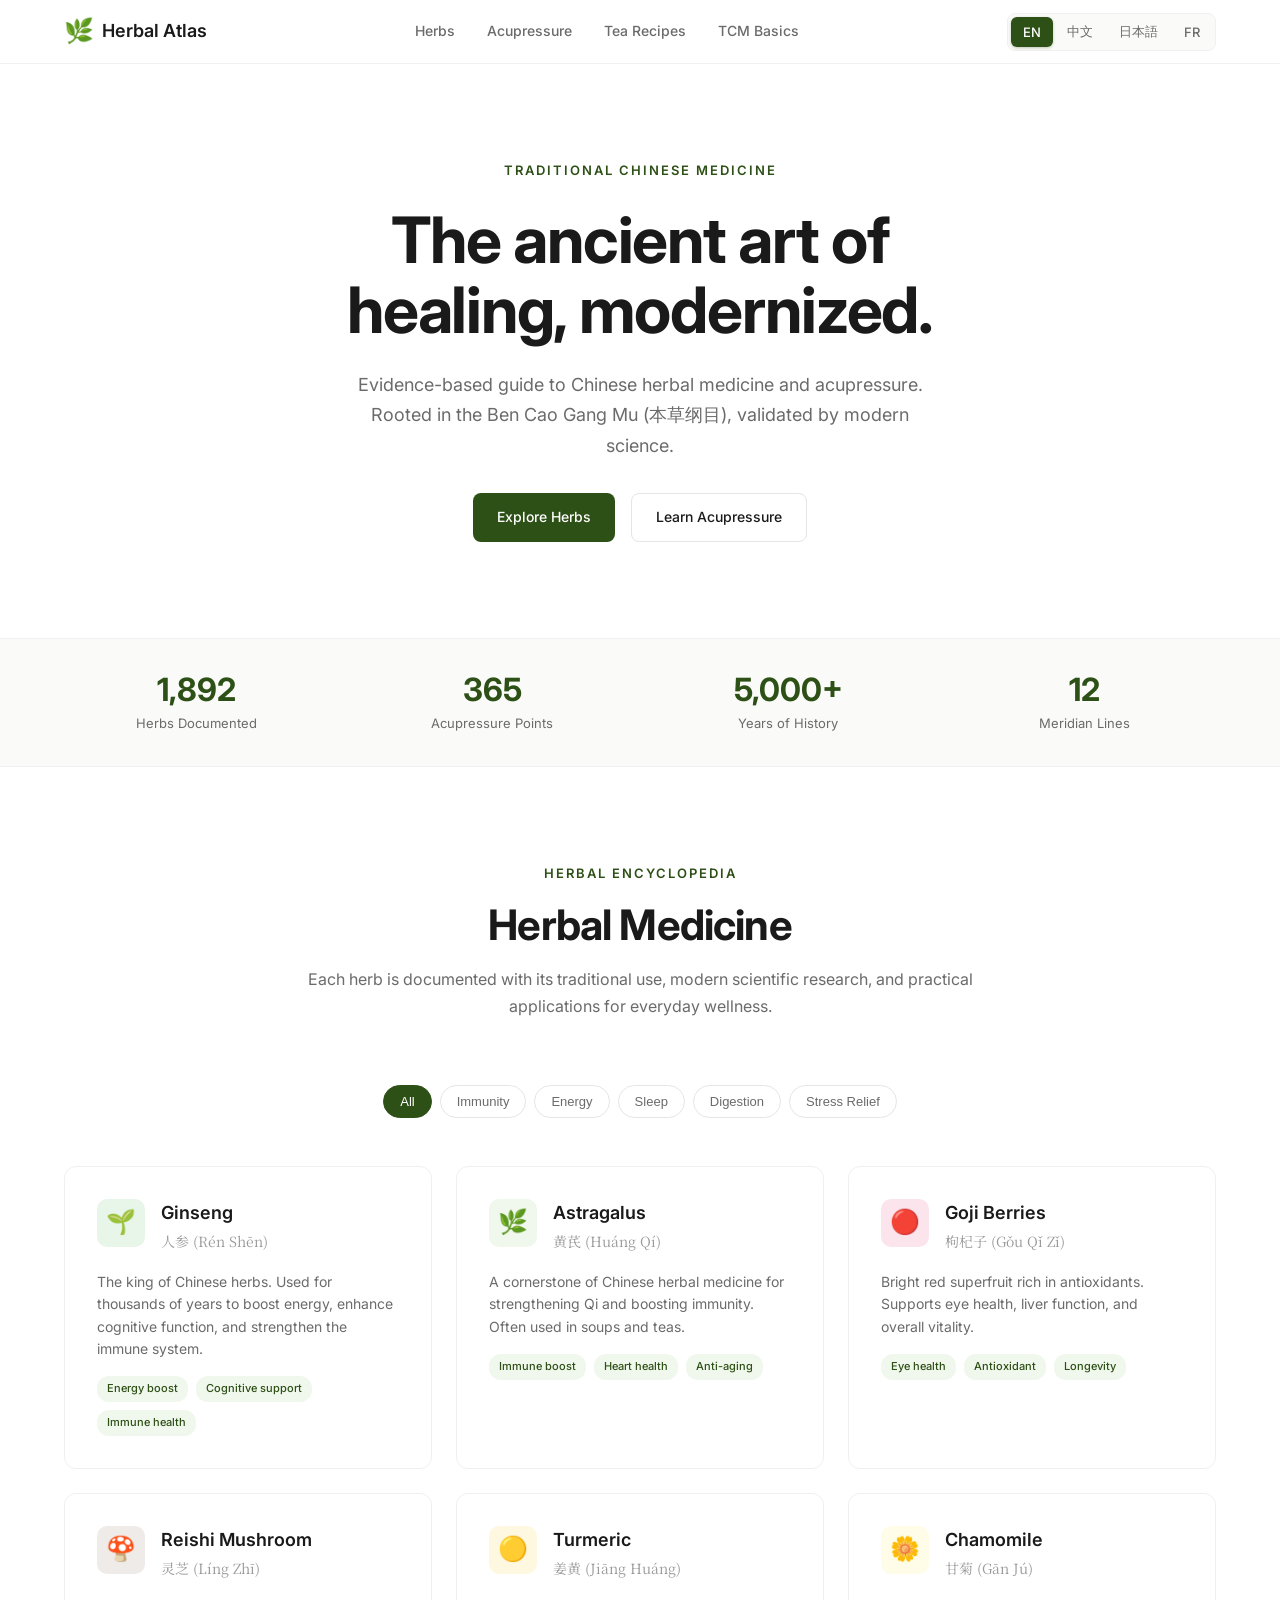
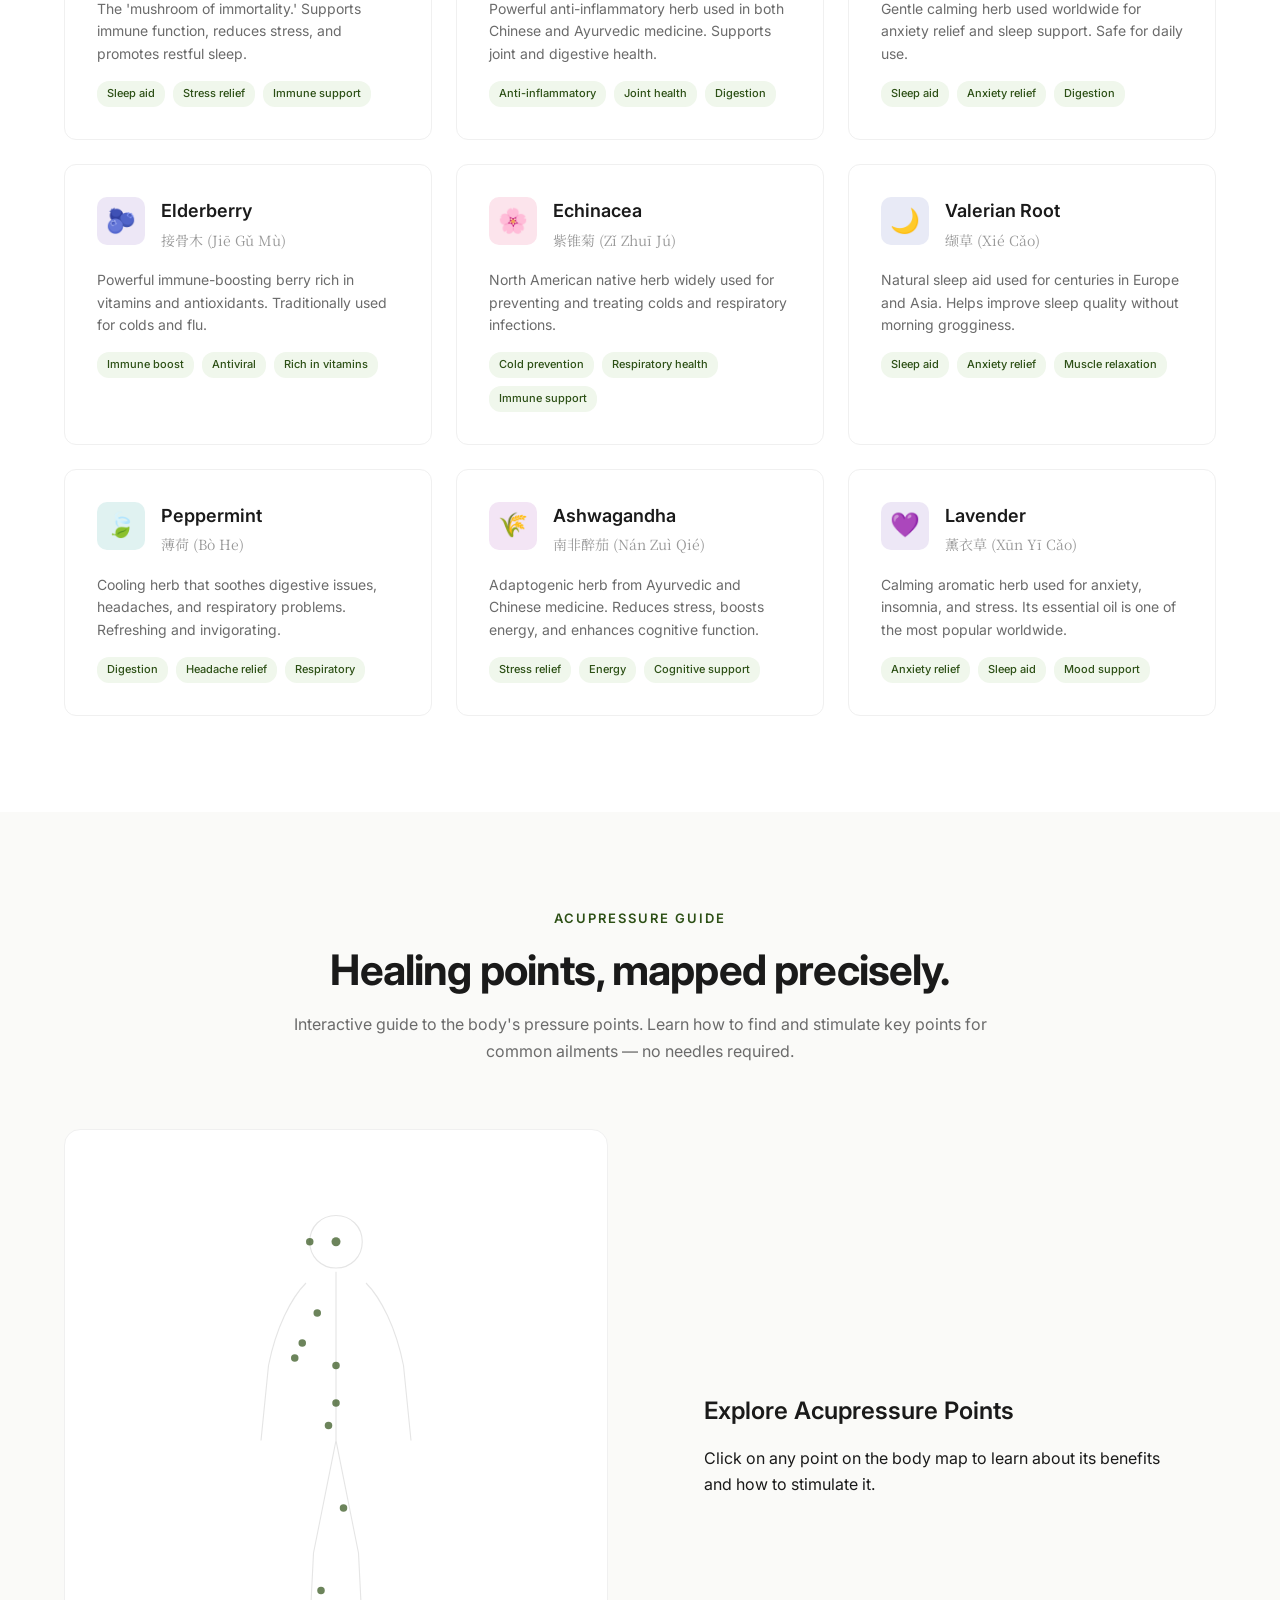
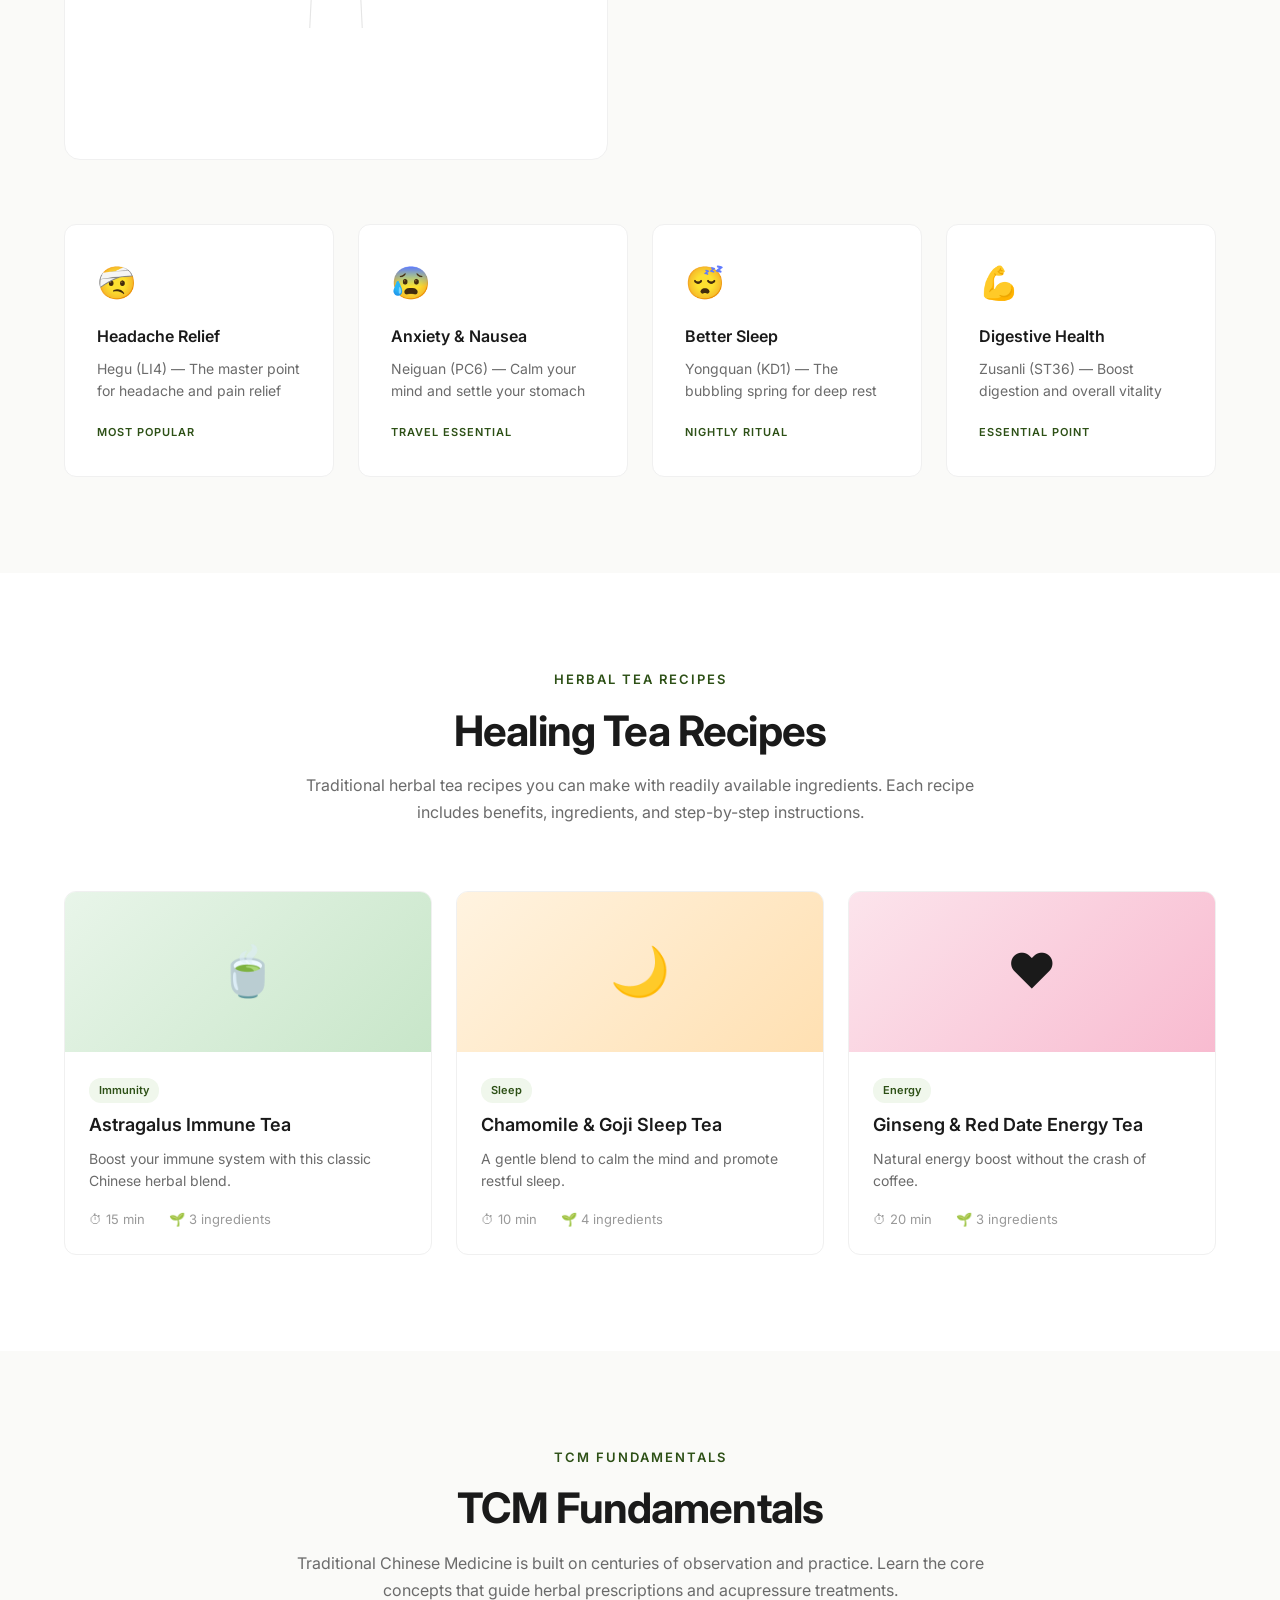
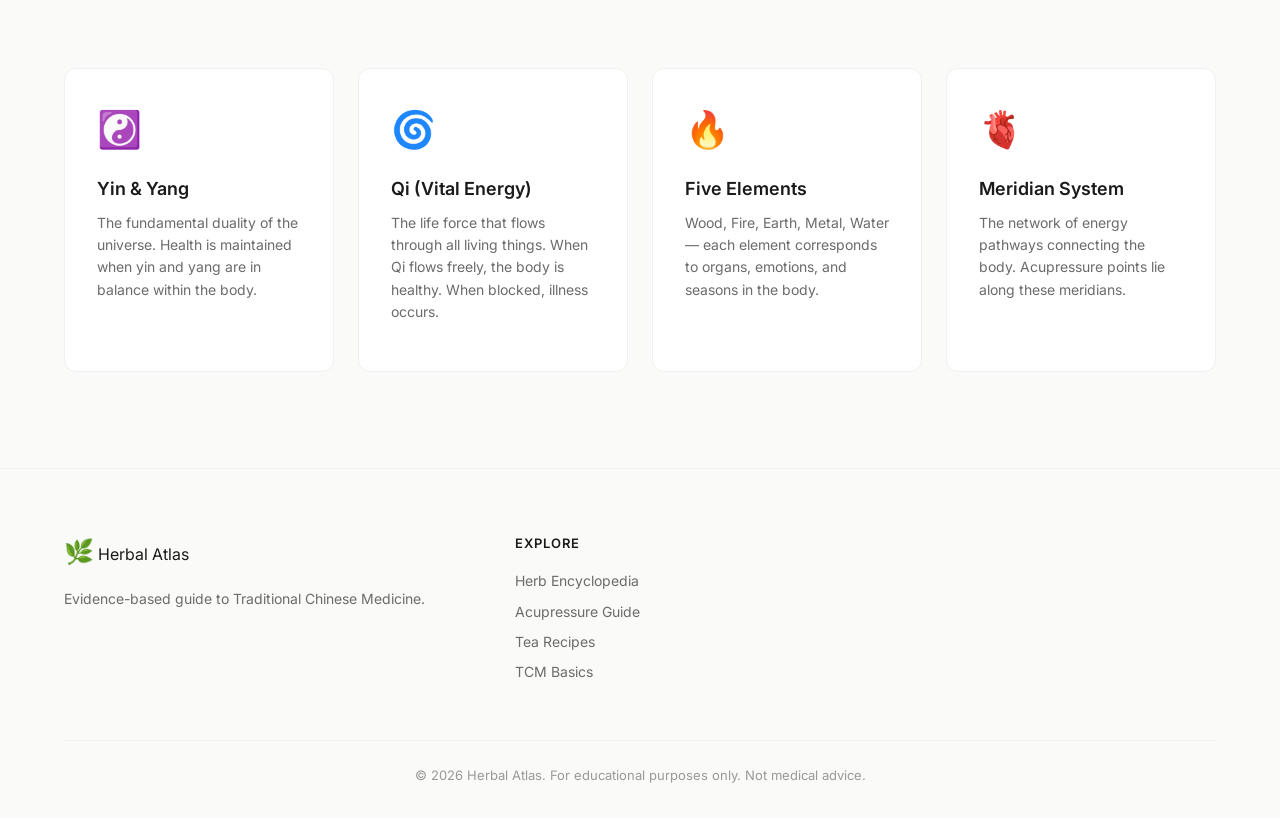
==== commit b883c706: "添加语言切换功能（中/英/日/法）" ====
--- a/index.html
+++ b/index.html
@@ -309,6 +309,7 @@
         </div>
     </div>
 
+    <script src="src/js/i18n.js"></script>
     <script src="src/js/main.js"></script>
 </body>
 </html>
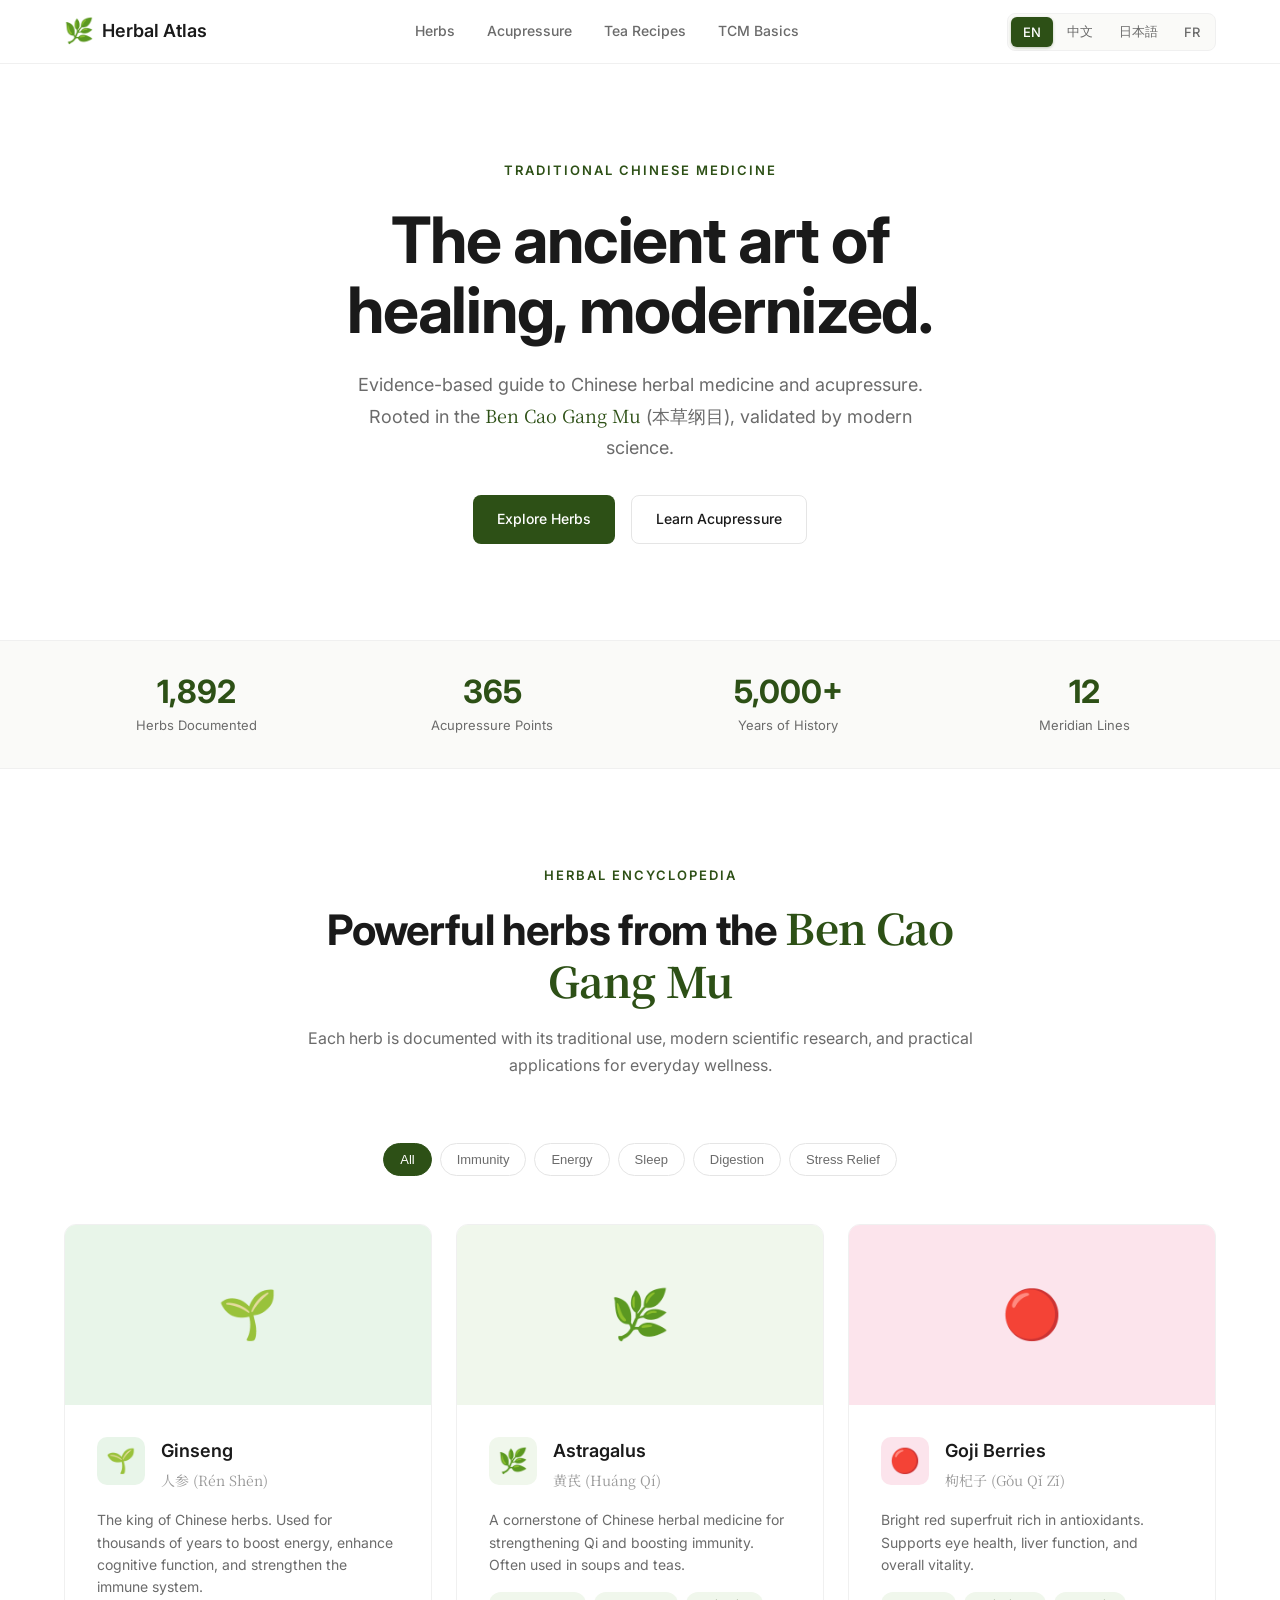
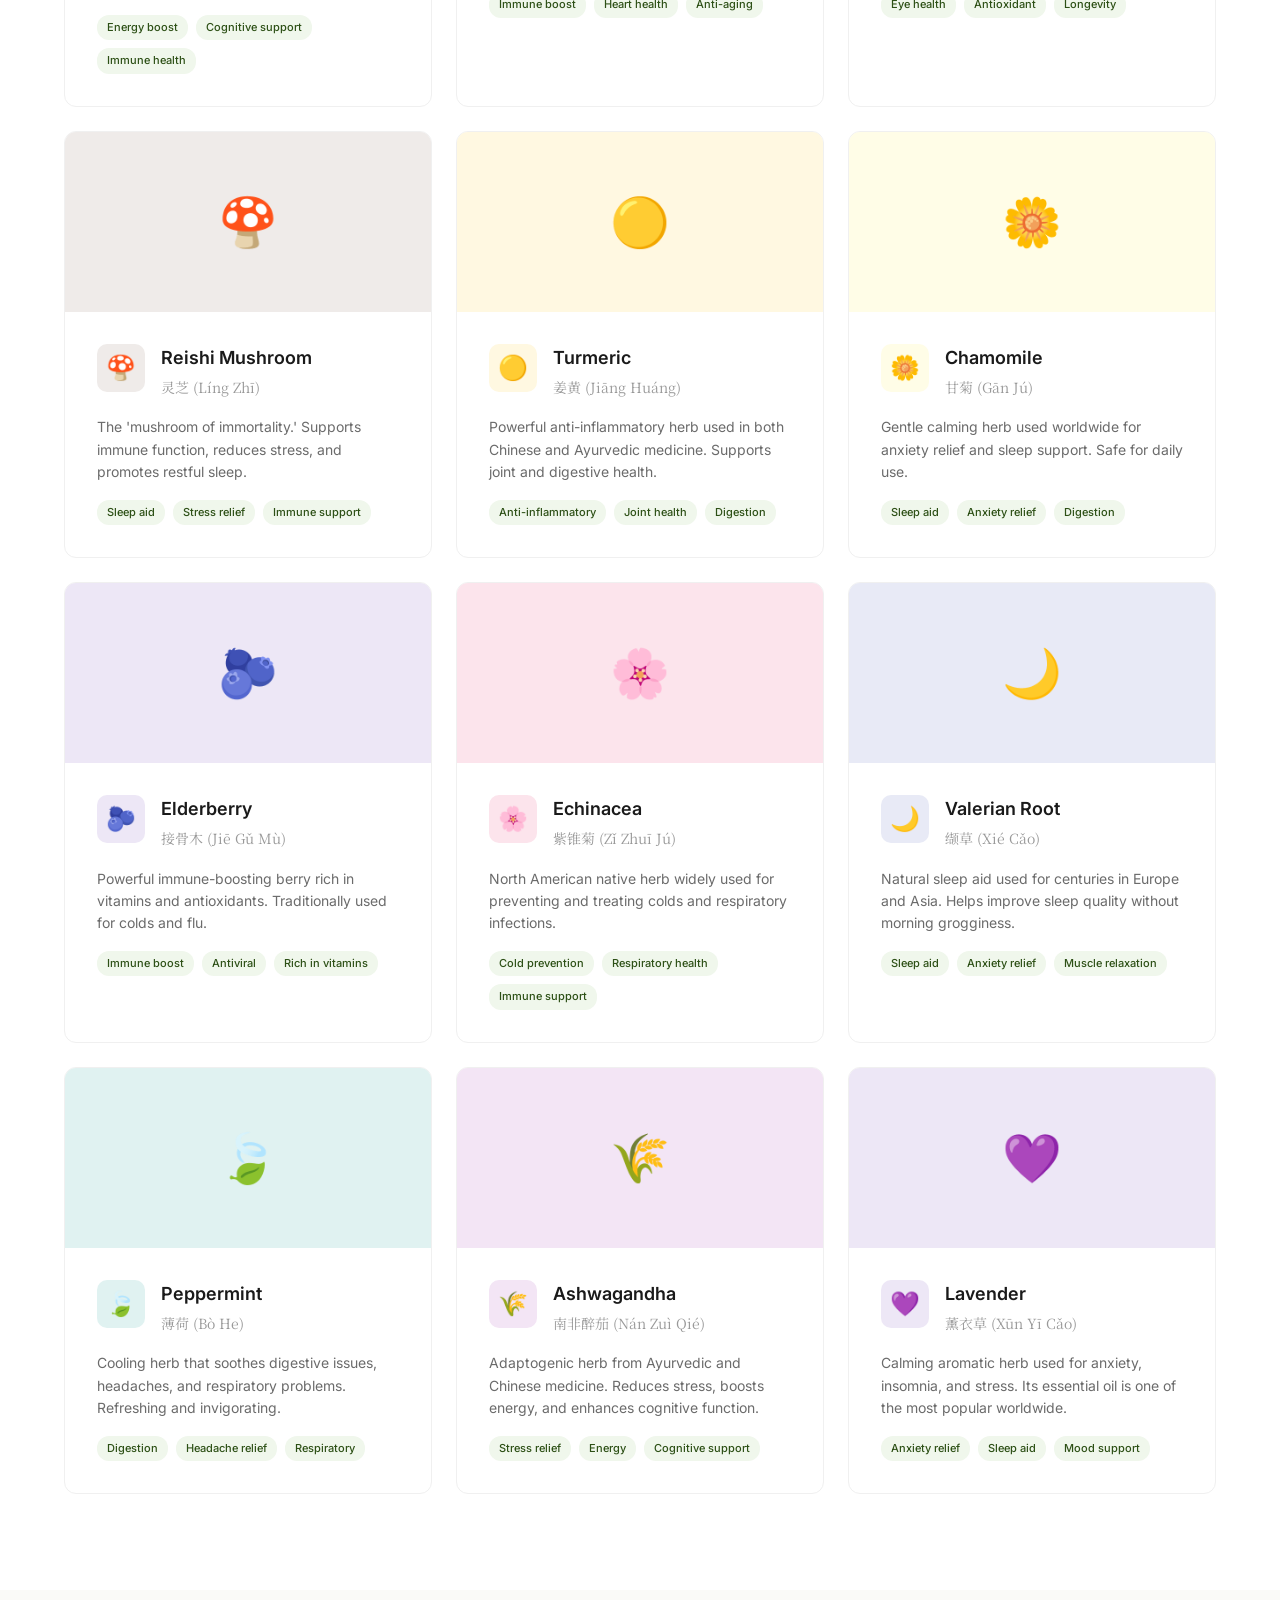
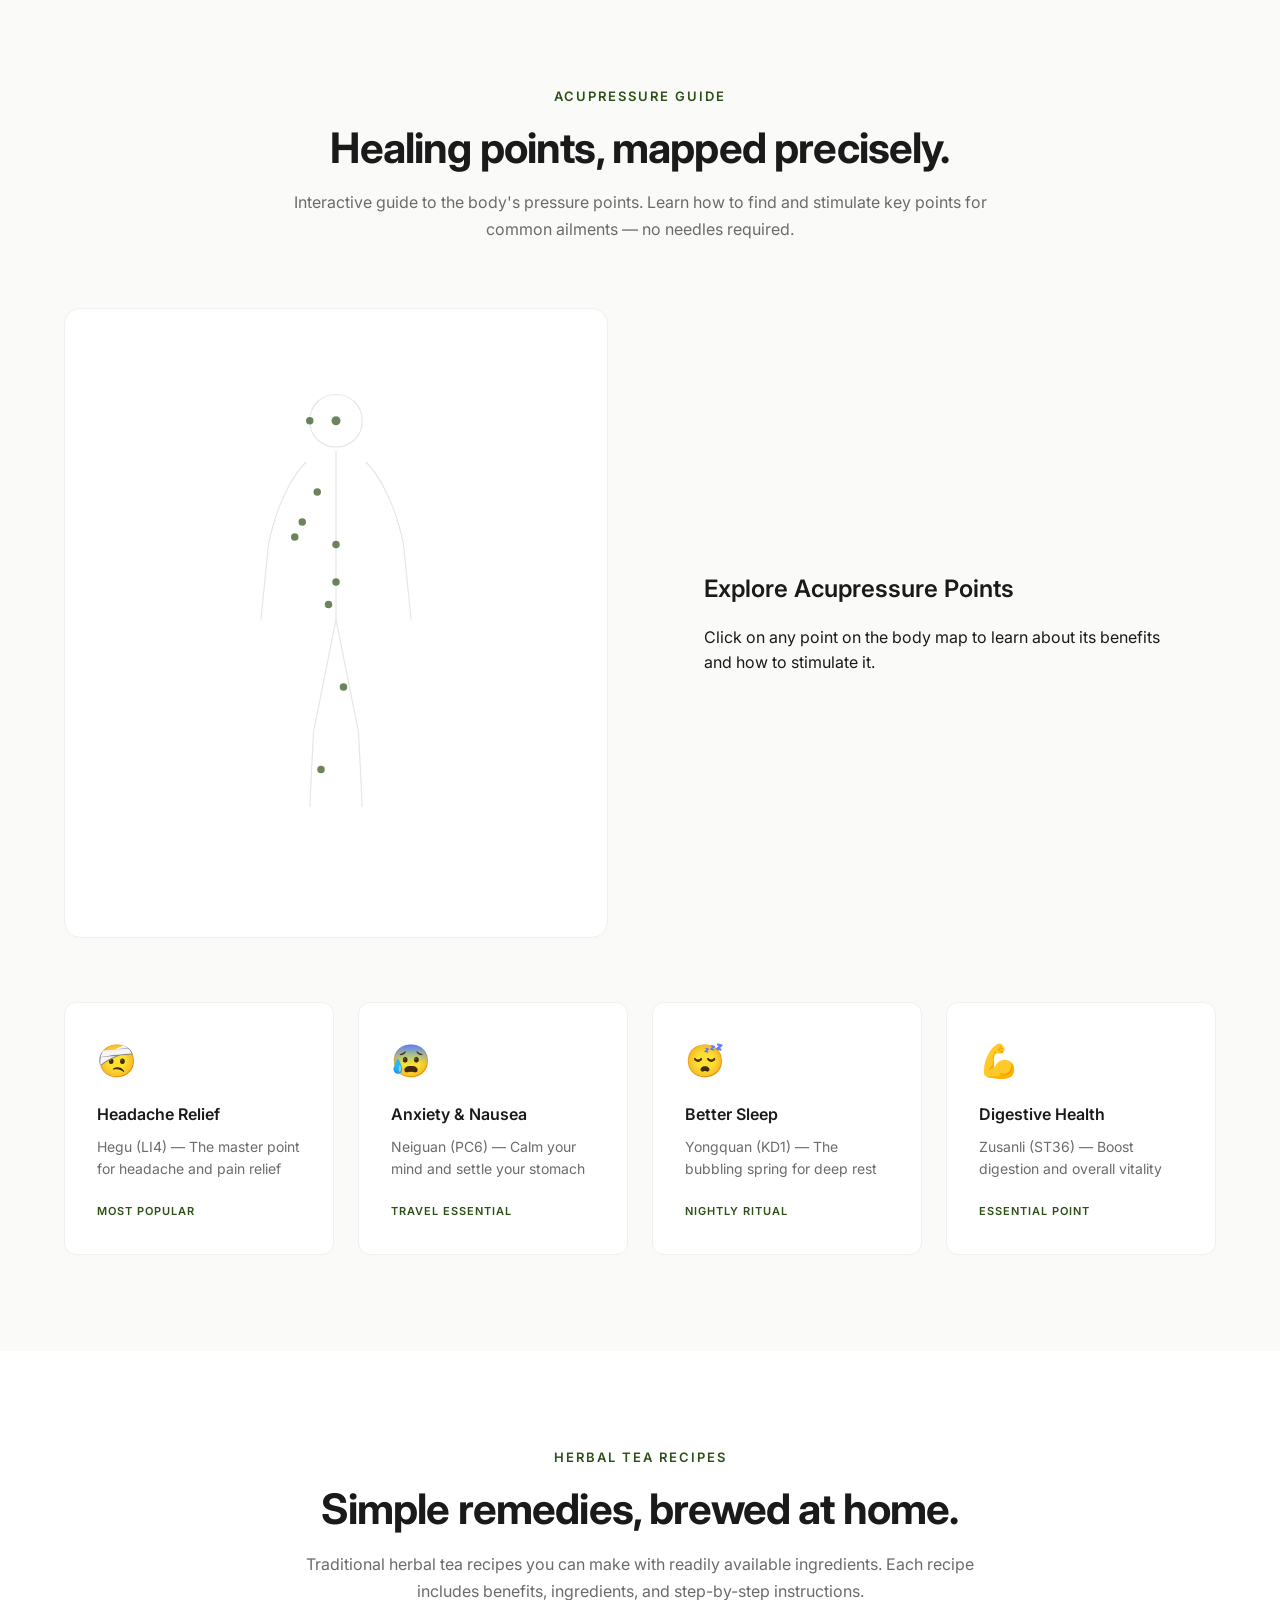
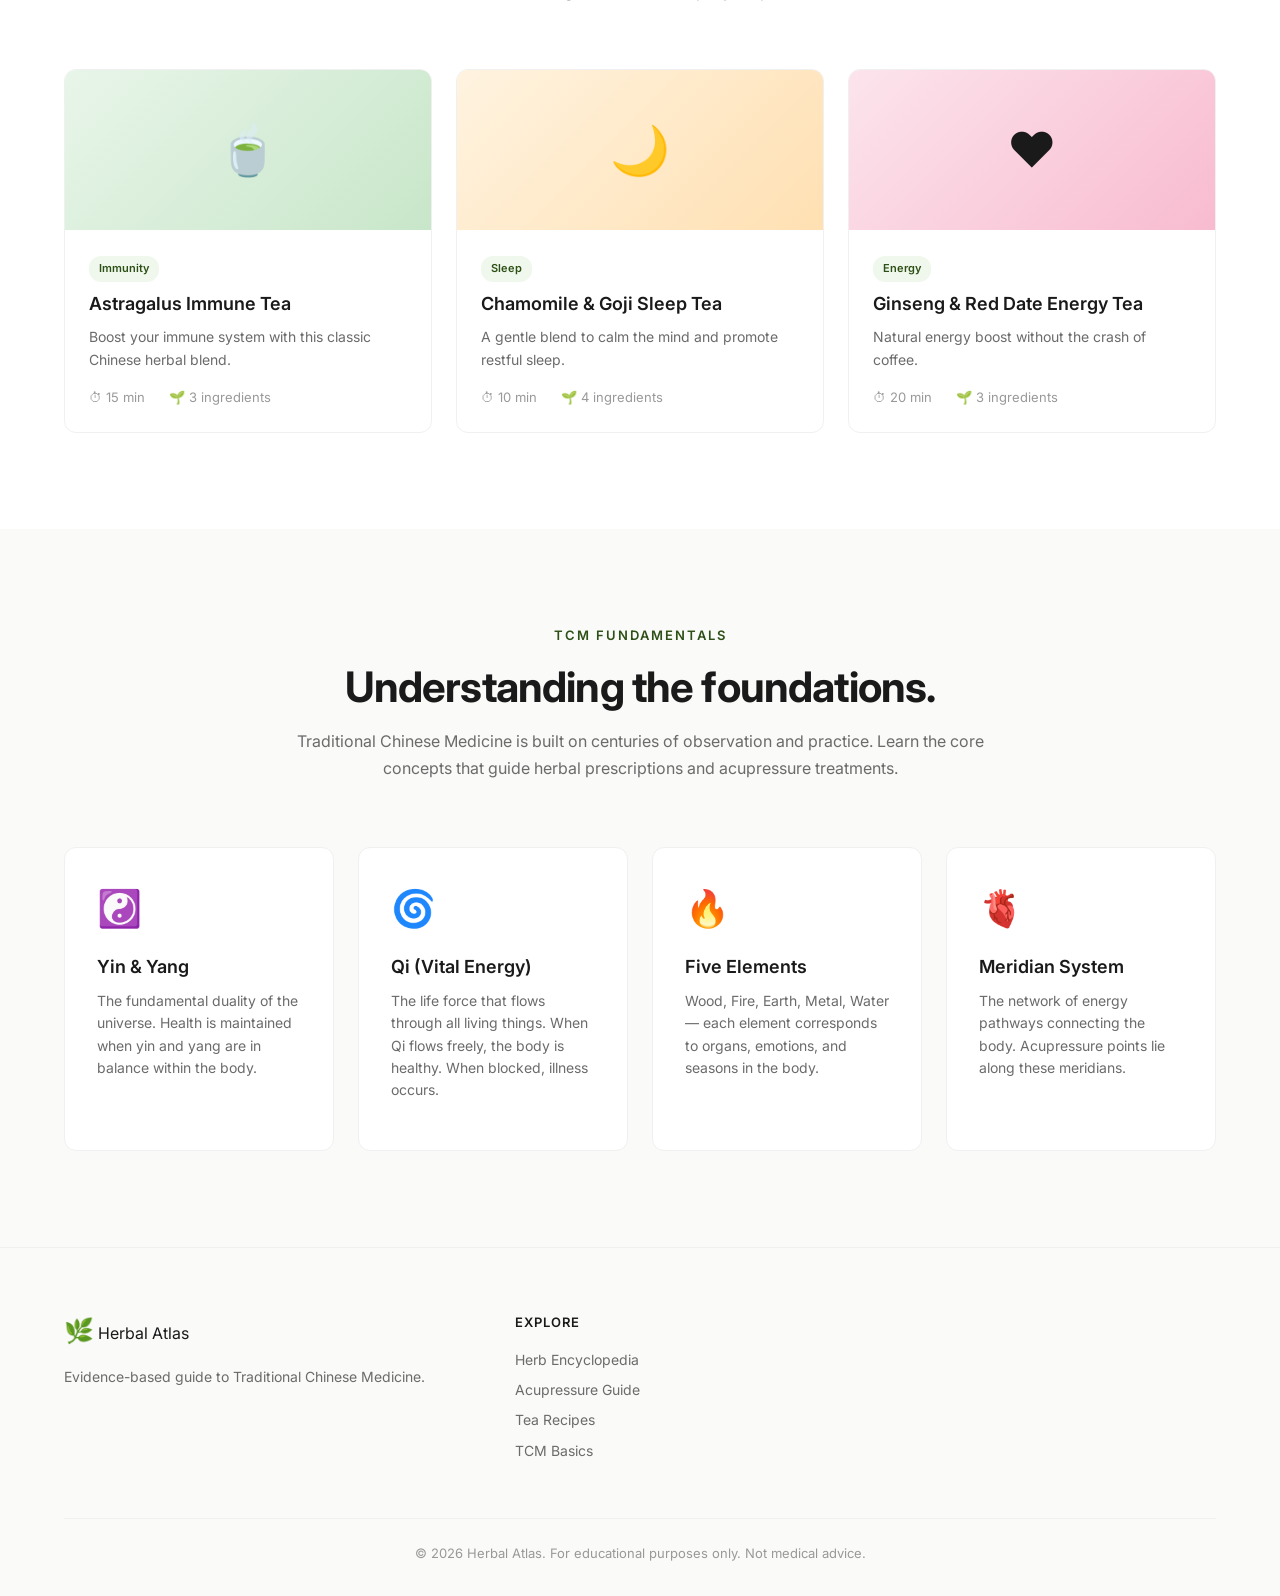
==== commit 66854a01: "fix: 添加移动端语言切换器、药材卡片图片、茶饮和中医基础卡片可点击 - 移动端菜单中添加语言切换按钮（中文/EN/日本語/FR） - 药材卡片顶部显示真实植物照片 - 茶饮卡片可点击查看详情（材料" ====
--- a/index.html
+++ b/index.html
@@ -24,9 +24,16 @@
                 <a href="#acupressure" data-i18n="nav.acupressure">Acupressure</a>
                 <a href="#teas" data-i18n="nav.teas">Tea Recipes</a>
                 <a href="#basics" data-i18n="nav.basics">TCM Basics</a>
+                <!-- Language Switcher (mobile) -->
+                <div class="lang-switcher-mobile">
+                    <button class="lang-btn active" data-lang="en">EN</button>
+                    <button class="lang-btn" data-lang="zh">中文</button>
+                    <button class="lang-btn" data-lang="ja">日本語</button>
+                    <button class="lang-btn" data-lang="fr">FR</button>
+                </div>
             </div>
             <div class="nav-right">
-                <!-- Language Switcher -->
+                <!-- Language Switcher (desktop) -->
                 <div class="lang-switcher">
                     <button class="lang-btn active" data-lang="en">EN</button>
                     <button class="lang-btn" data-lang="zh">中文</button>
@@ -194,42 +201,42 @@
             </div>
 
             <div class="teas-grid">
-                <article class="tea-card">
+                <article class="tea-card" data-tea="astragalus">
                     <div class="tea-card-img" style="background: linear-gradient(135deg, #e8f5e9, #c8e6c9);">
                         <span class="tea-emoji">🍵</span>
                     </div>
                     <div class="tea-card-body">
-                        <span class="tea-tag">Immunity</span>
-                        <h4>Astragalus Immune Tea</h4>
-                        <p>Boost your immune system with this classic Chinese herbal blend.</p>
+                        <span class="tea-tag" data-i18n="tea.immunity">Immunity</span>
+                        <h4 data-i18n="tea.astragalus.name">Astragalus Immune Tea</h4>
+                        <p data-i18n="tea.astragalus.desc">Boost your immune system with this classic Chinese herbal blend.</p>
                         <div class="tea-meta">
                             <span>⏱ 15 min</span>
                             <span>🌱 3 ingredients</span>
                         </div>
                     </div>
                 </article>
-                <article class="tea-card">
+                <article class="tea-card" data-tea="goji-sleep">
                     <div class="tea-card-img" style="background: linear-gradient(135deg, #fff3e0, #ffe0b2);">
                         <span class="tea-emoji">🌙</span>
                     </div>
                     <div class="tea-card-body">
-                        <span class="tea-tag">Sleep</span>
-                        <h4>Chamomile & Goji Sleep Tea</h4>
-                        <p>A gentle blend to calm the mind and promote restful sleep.</p>
+                        <span class="tea-tag" data-i18n="tea.sleep">Sleep</span>
+                        <h4 data-i18n="tea.goji.name">Chamomile & Goji Sleep Tea</h4>
+                        <p data-i18n="tea.goji.desc">A gentle blend to calm the mind and promote restful sleep.</p>
                         <div class="tea-meta">
                             <span>⏱ 10 min</span>
                             <span>🌱 4 ingredients</span>
                         </div>
                     </div>
                 </article>
-                <article class="tea-card">
+                <article class="tea-card" data-tea="ginseng-energy">
                     <div class="tea-card-img" style="background: linear-gradient(135deg, #fce4ec, #f8bbd0);">
                         <span class="tea-emoji">❤️</span>
                     </div>
                     <div class="tea-card-body">
-                        <span class="tea-tag">Energy</span>
-                        <h4>Ginseng & Red Date Energy Tea</h4>
-                        <p>Natural energy boost without the crash of coffee.</p>
+                        <span class="tea-tag" data-i18n="tea.energy">Energy</span>
+                        <h4 data-i18n="tea.ginseng.name">Ginseng & Red Date Energy Tea</h4>
+                        <p data-i18n="tea.ginseng.desc">Natural energy boost without the crash of coffee.</p>
                         <div class="tea-meta">
                             <span>⏱ 20 min</span>
                             <span>🌱 3 ingredients</span>
--- a/src/css/style.css
+++ b/src/css/style.css
@@ -361,9 +361,30 @@
     background: var(--color-bg);
     border: 1px solid var(--color-border-light);
     border-radius: 12px;
-    padding: var(--space-xl);
+    overflow: hidden;
     transition: all var(--transition);
     cursor: pointer;
+}
+
+.herb-card-img {
+    height: 180px;
+    overflow: hidden;
+    background: linear-gradient(135deg, var(--color-primary-bg), #e8f5e9);
+}
+
+.herb-card-img img {
+    width: 100%;
+    height: 100%;
+    object-fit: cover;
+    transition: transform 0.3s ease;
+}
+
+.herb-card:hover .herb-card-img img {
+    transform: scale(1.05);
+}
+
+.herb-card-body {
+    padding: var(--space-xl);
 }
 
 .herb-card:hover {
@@ -551,6 +572,7 @@
     border-radius: 12px;
     overflow: hidden;
     transition: all var(--transition);
+    cursor: pointer;
 }
 
 .tea-card:hover {
@@ -618,6 +640,7 @@
     border-radius: 12px;
     padding: var(--space-xl);
     transition: all var(--transition);
+    cursor: pointer;
 }
 
 .basic-card:hover {
@@ -860,8 +883,37 @@
     .lang-switcher {
         display: none;
     }
-    .nav-links.active + .lang-switcher-mobile {
+    .lang-switcher-mobile {
         display: flex;
+        gap: 2px;
+        background: var(--color-bg-alt);
+        border-radius: 8px;
+        padding: 3px;
+        border: 1px solid var(--color-border-light);
+        margin-top: 12px;
+        justify-content: center;
+    }
+    .lang-switcher-mobile .lang-btn {
+        padding: 6px 12px;
+        border: none;
+        background: transparent;
+        color: var(--color-text-secondary);
+        font-size: 13px;
+        font-weight: 500;
+        cursor: pointer;
+        border-radius: 6px;
+        transition: all var(--transition);
+        font-family: var(--font-sans);
+        white-space: nowrap;
+    }
+    .lang-switcher-mobile .lang-btn:hover {
+        color: var(--color-text);
+        background: rgba(0,0,0,0.04);
+    }
+    .lang-switcher-mobile .lang-btn.active {
+        background: var(--color-primary);
+        color: #fff;
+        box-shadow: 0 1px 3px rgba(45,80,22,0.3);
     }
 }
 
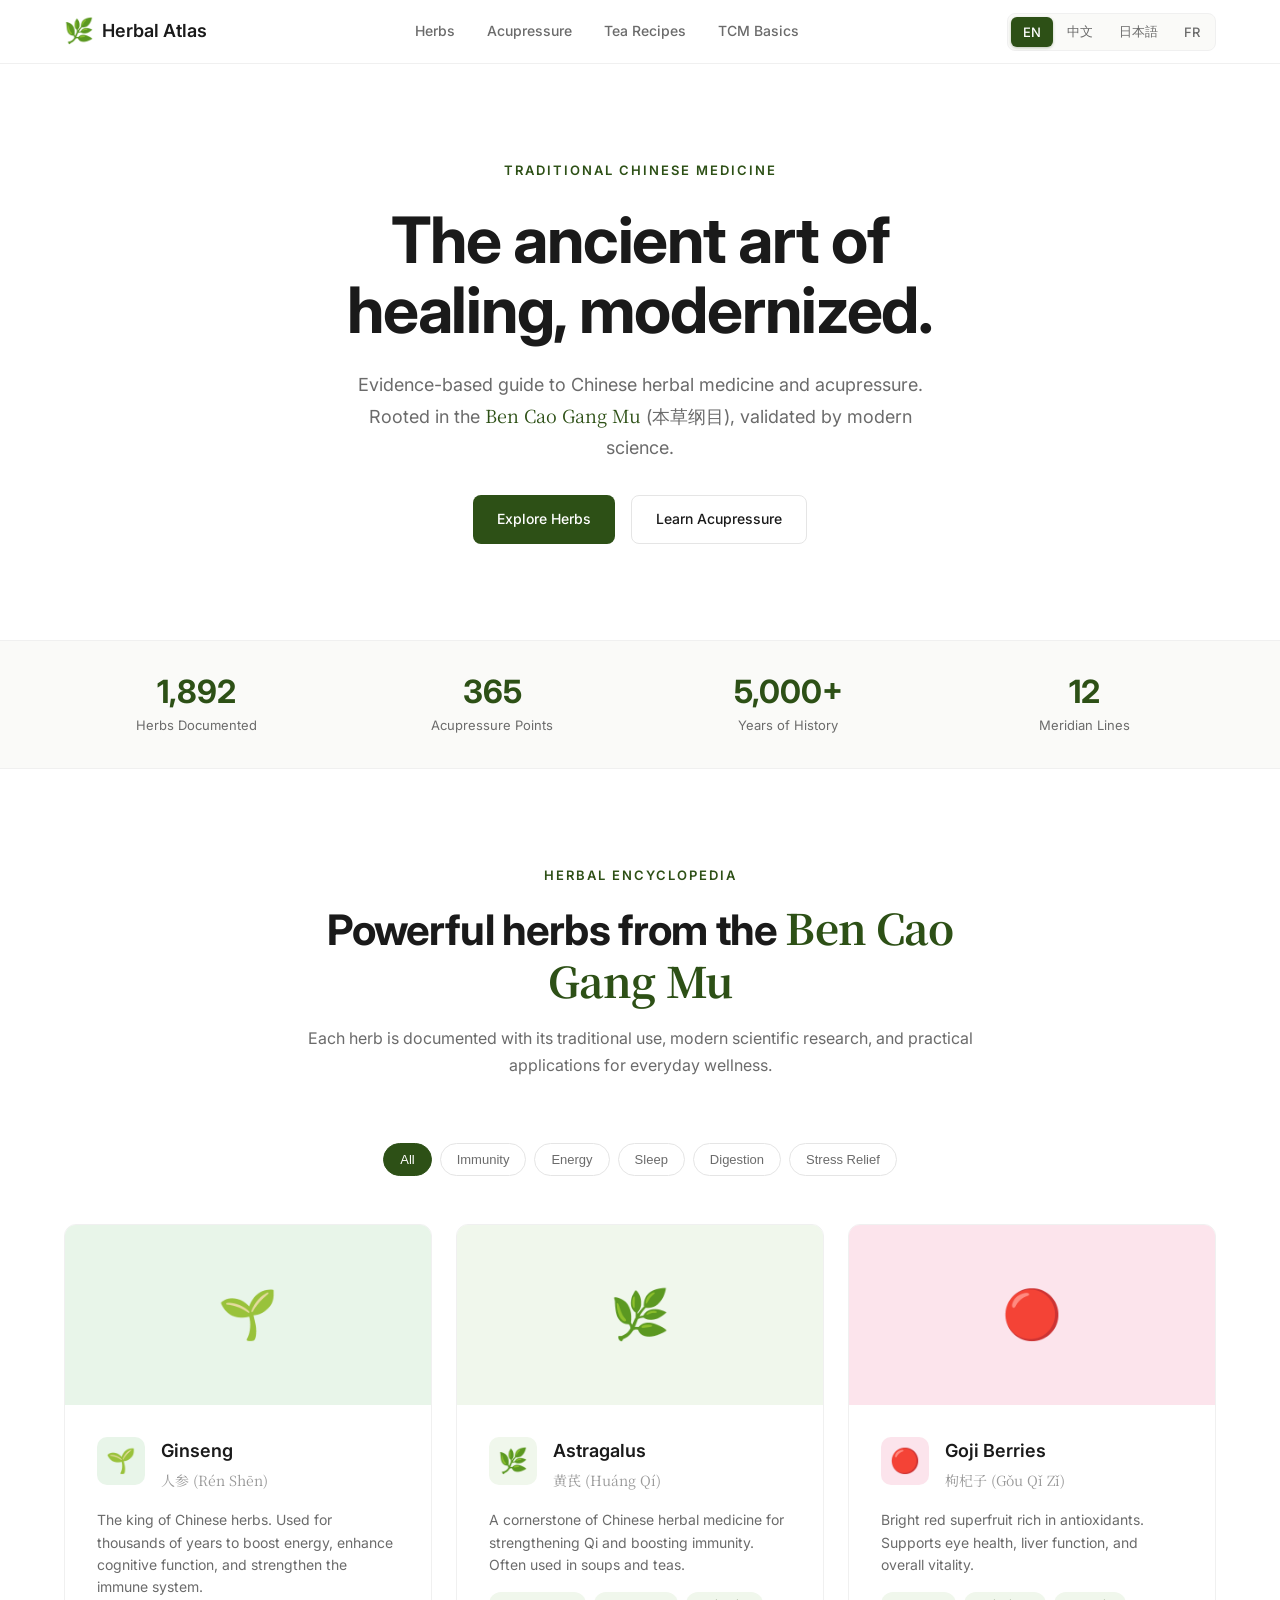
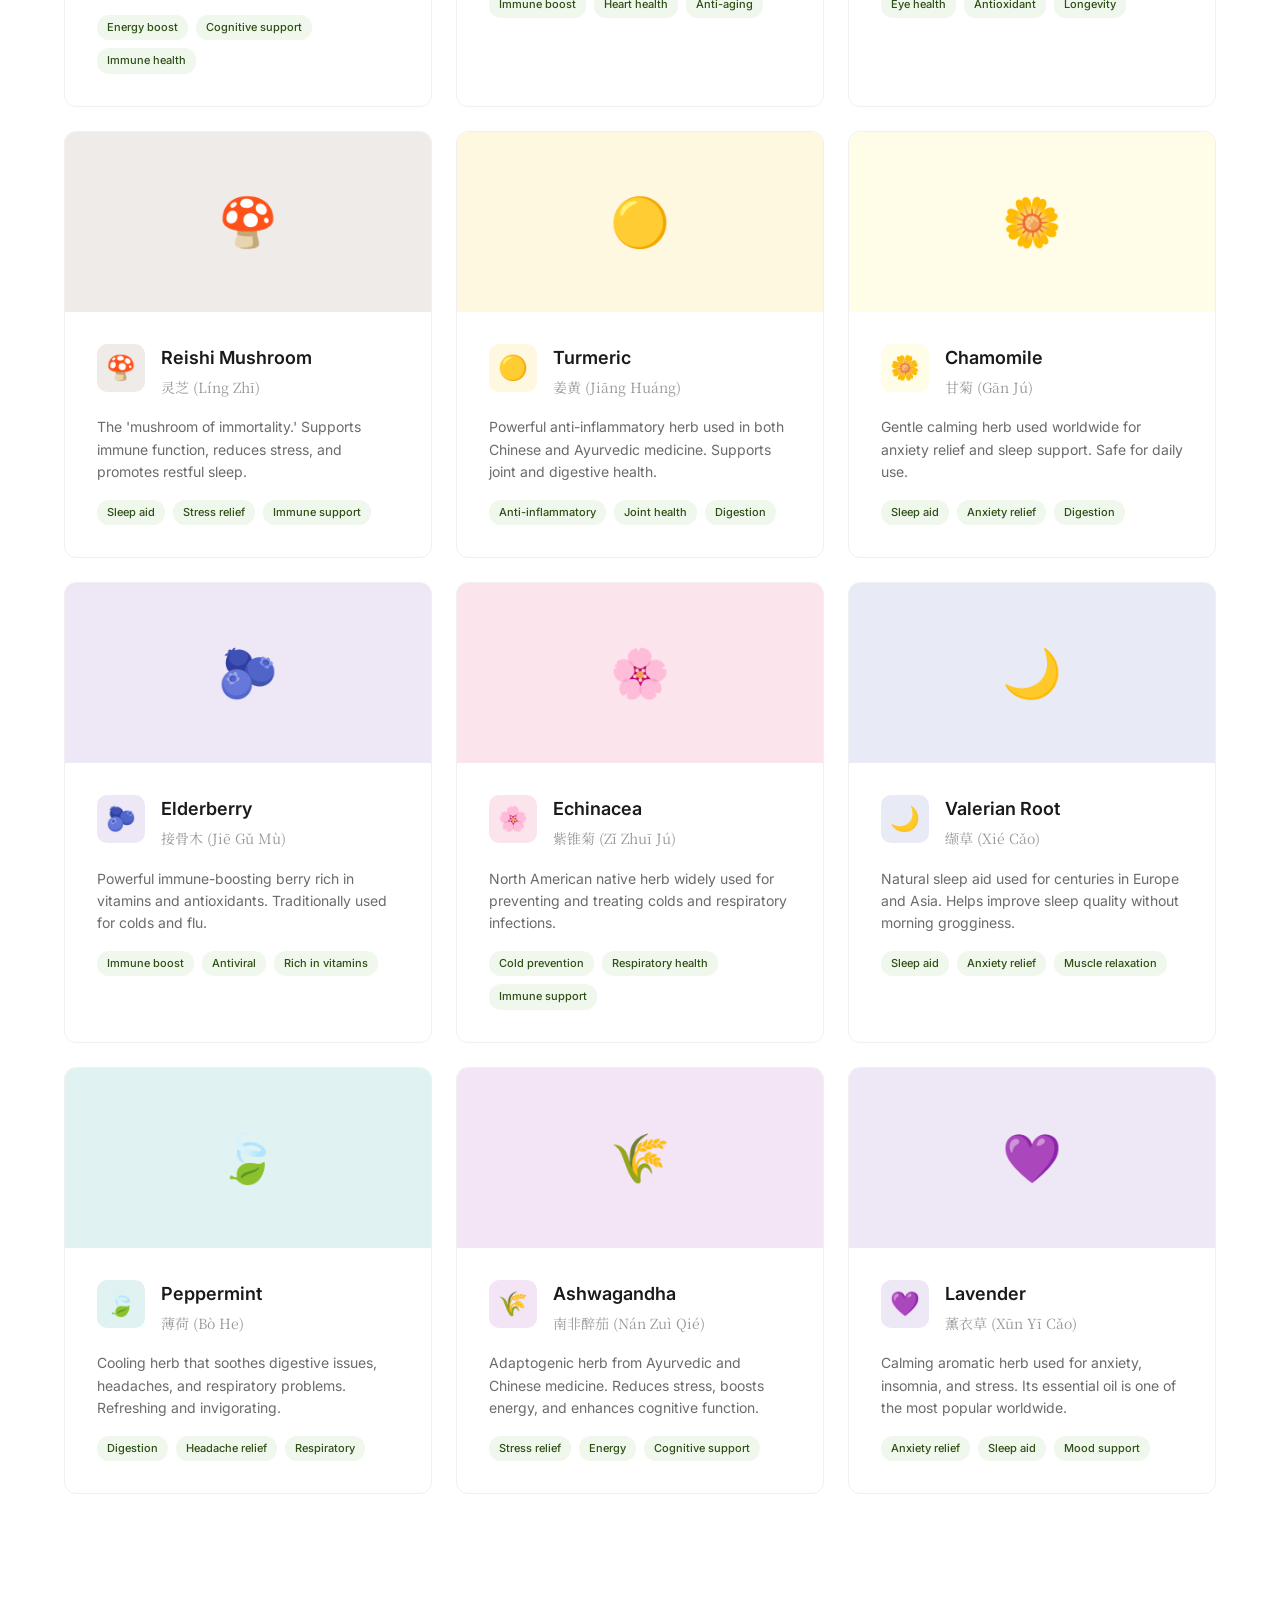
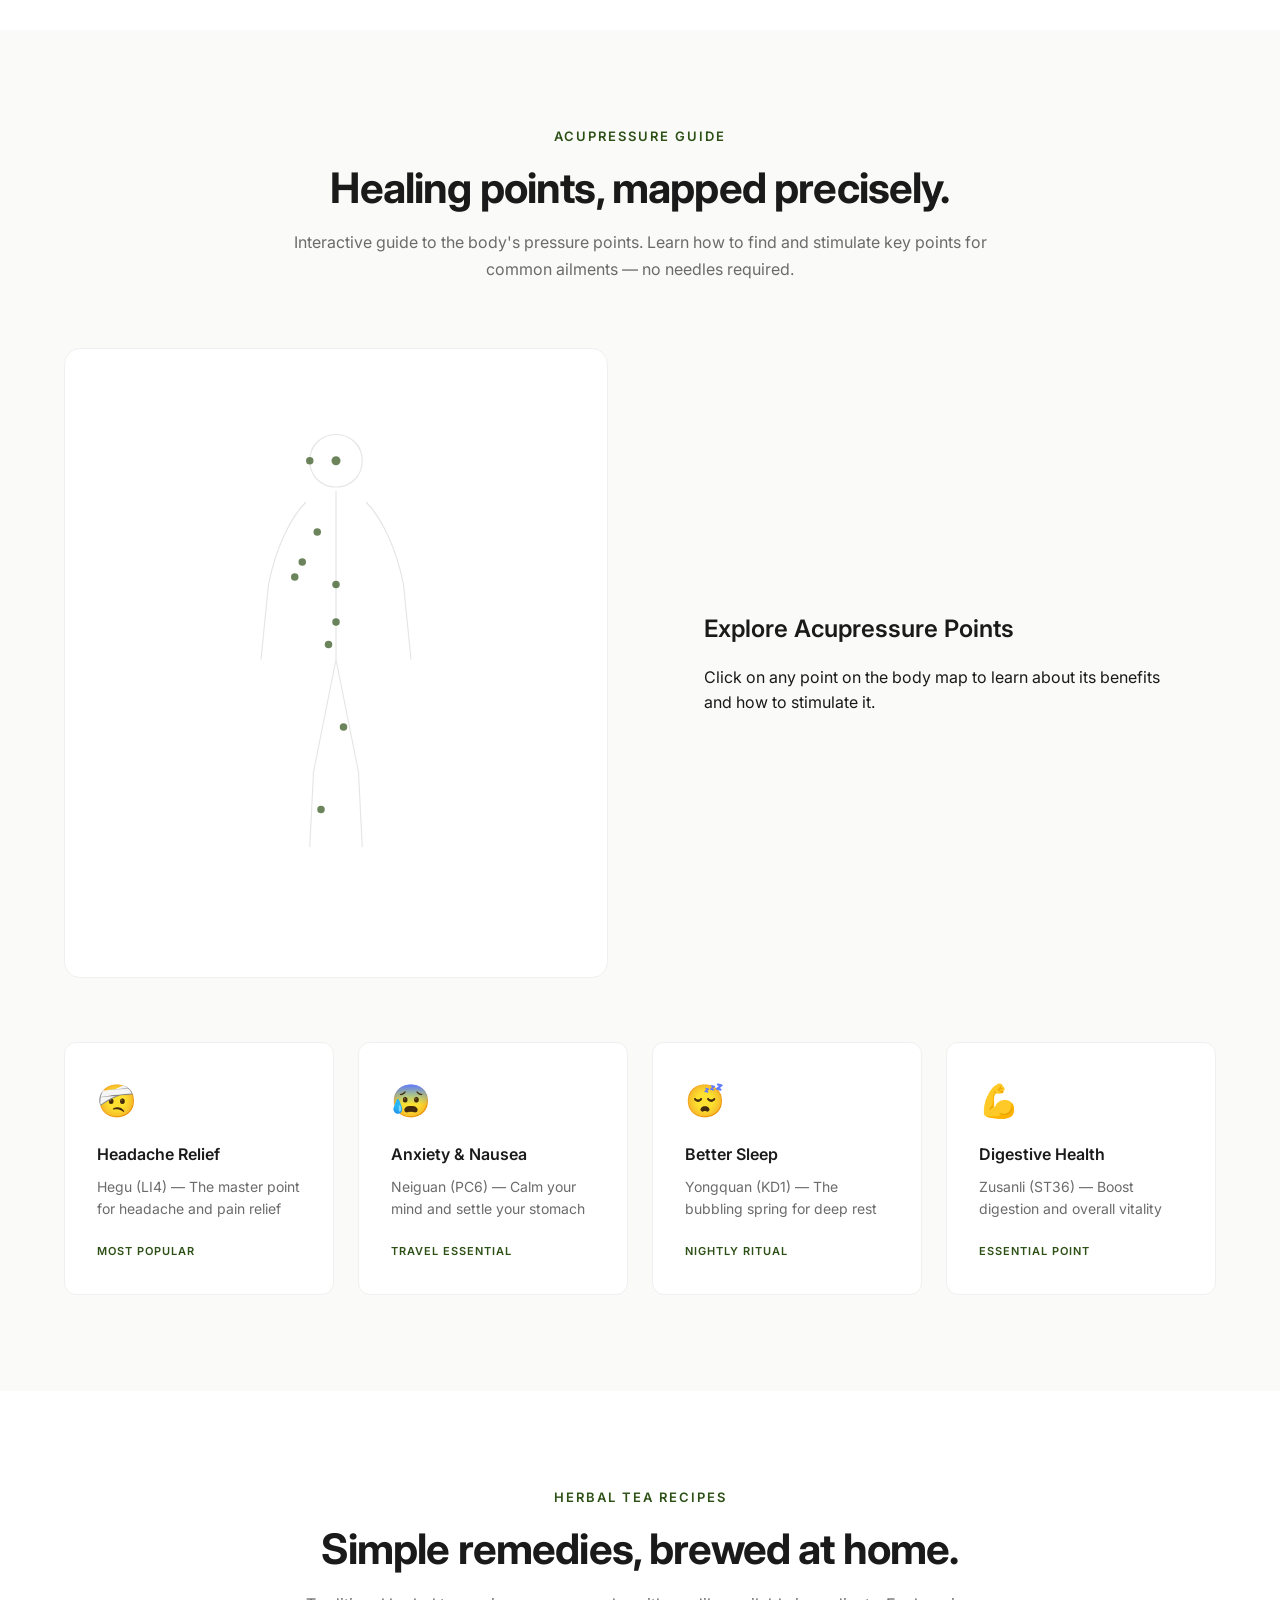
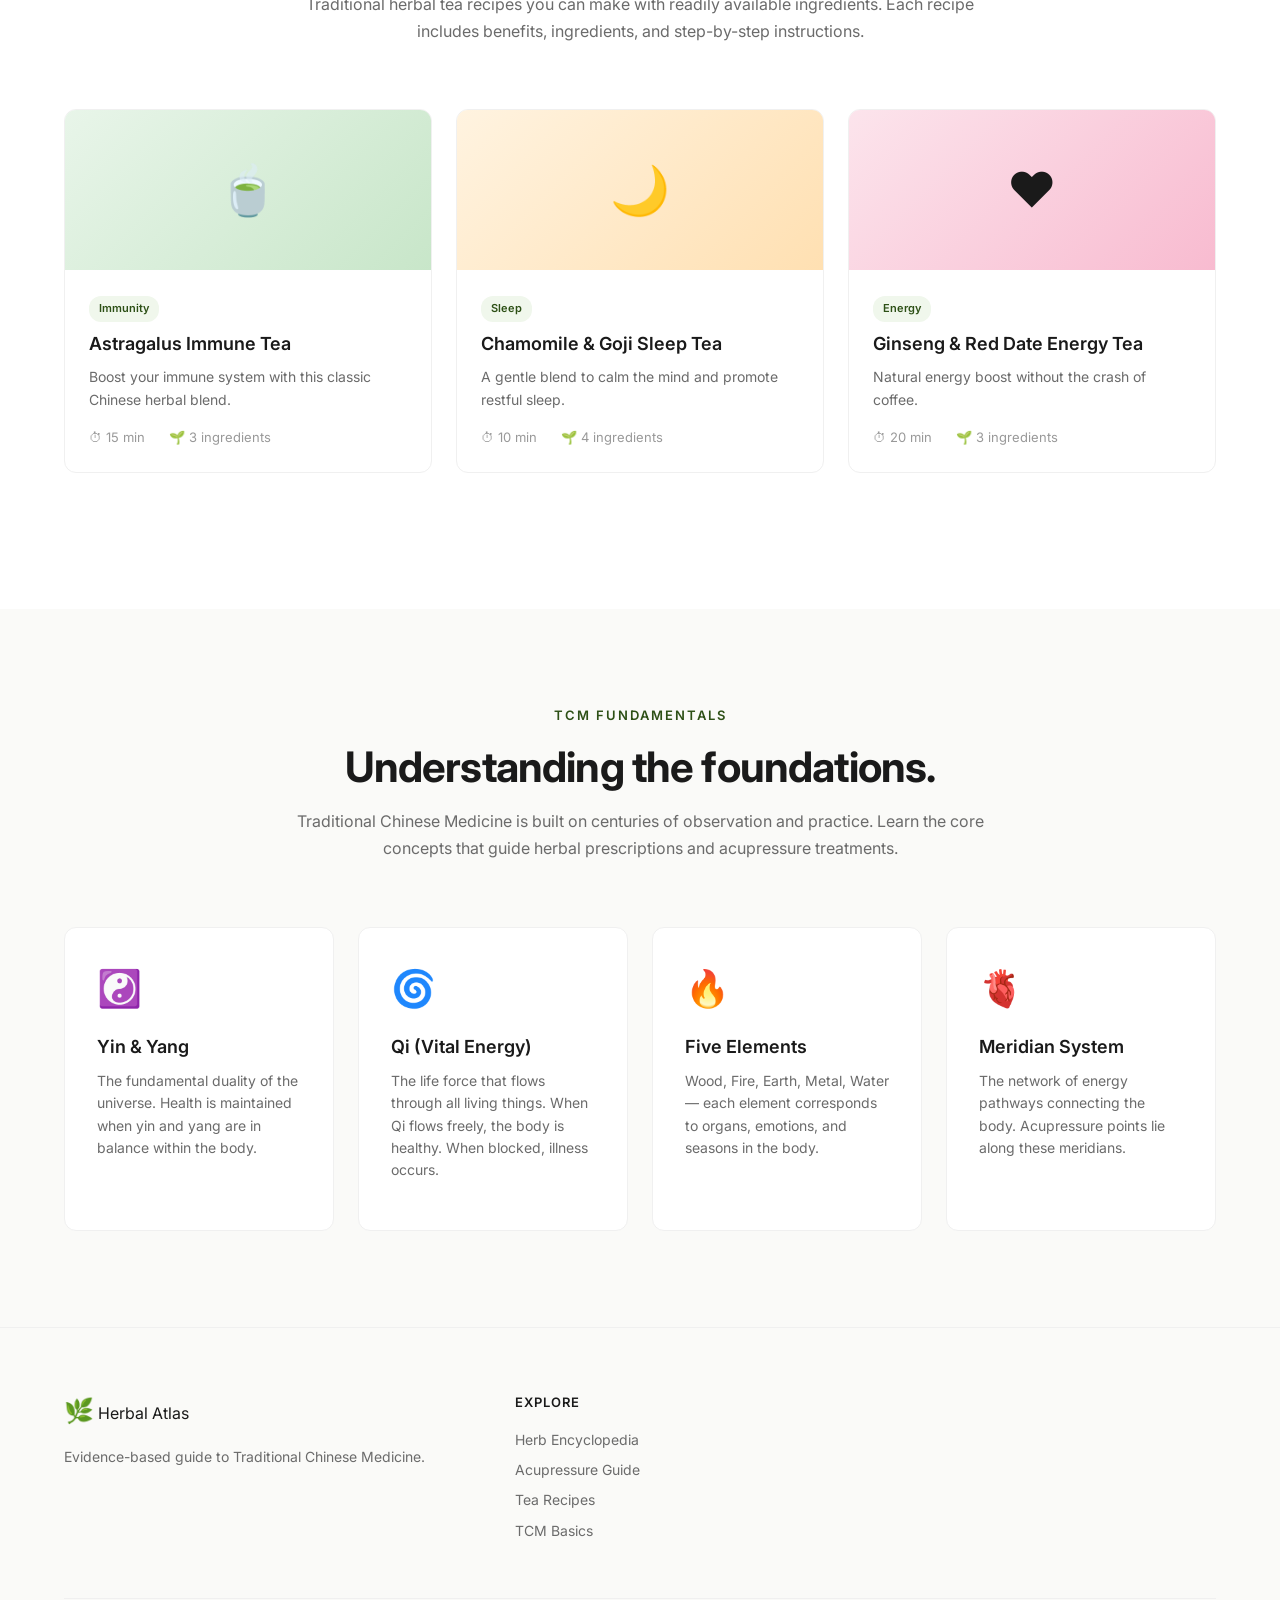
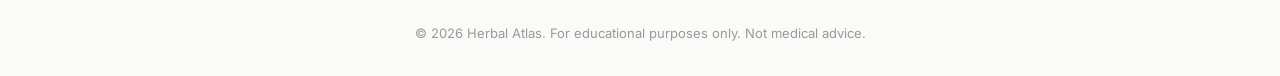
==== commit 23231df6: "feat: integrate Google AdSense ads" ====
--- a/index.html
+++ b/index.html
@@ -6,6 +6,8 @@
     <title>Herbal Atlas — Traditional Chinese Medicine Guide</title>
     <meta name="description" content="Evidence-based guide to Chinese herbal medicine and acupressure points. Learn about authentic herbs, their benefits, and natural healing practices from the Compendium of Materia Medica.">
     <meta name="keywords" content="Chinese herbs, traditional Chinese medicine, acupressure, herbal remedies, 本草纲目, TCM, natural healing">
+    <!-- Google AdSense -->
+    <script async src="https://pagead2.googlesyndication.com/pagead/js/adsbygoogle.js?client=ca-pub-3742317352778559" crossorigin="anonymous"></script>
     <link rel="stylesheet" href="src/css/style.css">
     <link rel="preconnect" href="https://fonts.googleapis.com">
     <link rel="preconnect" href="https://fonts.gstatic.com" crossorigin>
@@ -116,6 +118,17 @@
         </div>
     </section>
 
+    <!-- AdSense Ad - After Herbs -->
+    <div style="text-align:center; padding: 20px 0; max-width: 728px; margin: 0 auto;">
+        <ins class="adsbygoogle"
+             style="display:block"
+             data-ad-client="ca-pub-3742317352778559"
+             data-ad-slot="auto"
+             data-ad-format="auto"
+             data-full-width-responsive="true"></ins>
+        <script>(adsbygoogle = window.adsbygoogle || []).push({});</script>
+    </div>
+
     <!-- Acupressure Section -->
     <section id="acupressure" class="section section-alt">
         <div class="container">
@@ -247,6 +260,17 @@
         </div>
     </section>
 
+    <!-- AdSense Ad - After Tea Recipes -->
+    <div style="text-align:center; padding: 20px 0; max-width: 728px; margin: 0 auto;">
+        <ins class="adsbygoogle"
+             style="display:block"
+             data-ad-client="ca-pub-3742317352778559"
+             data-ad-slot="auto"
+             data-ad-format="auto"
+             data-full-width-responsive="true"></ins>
+        <script>(adsbygoogle = window.adsbygoogle || []).push({});</script>
+    </div>
+
     <!-- TCM Basics Section -->
     <section id="basics" class="section section-alt">
         <div class="container">
